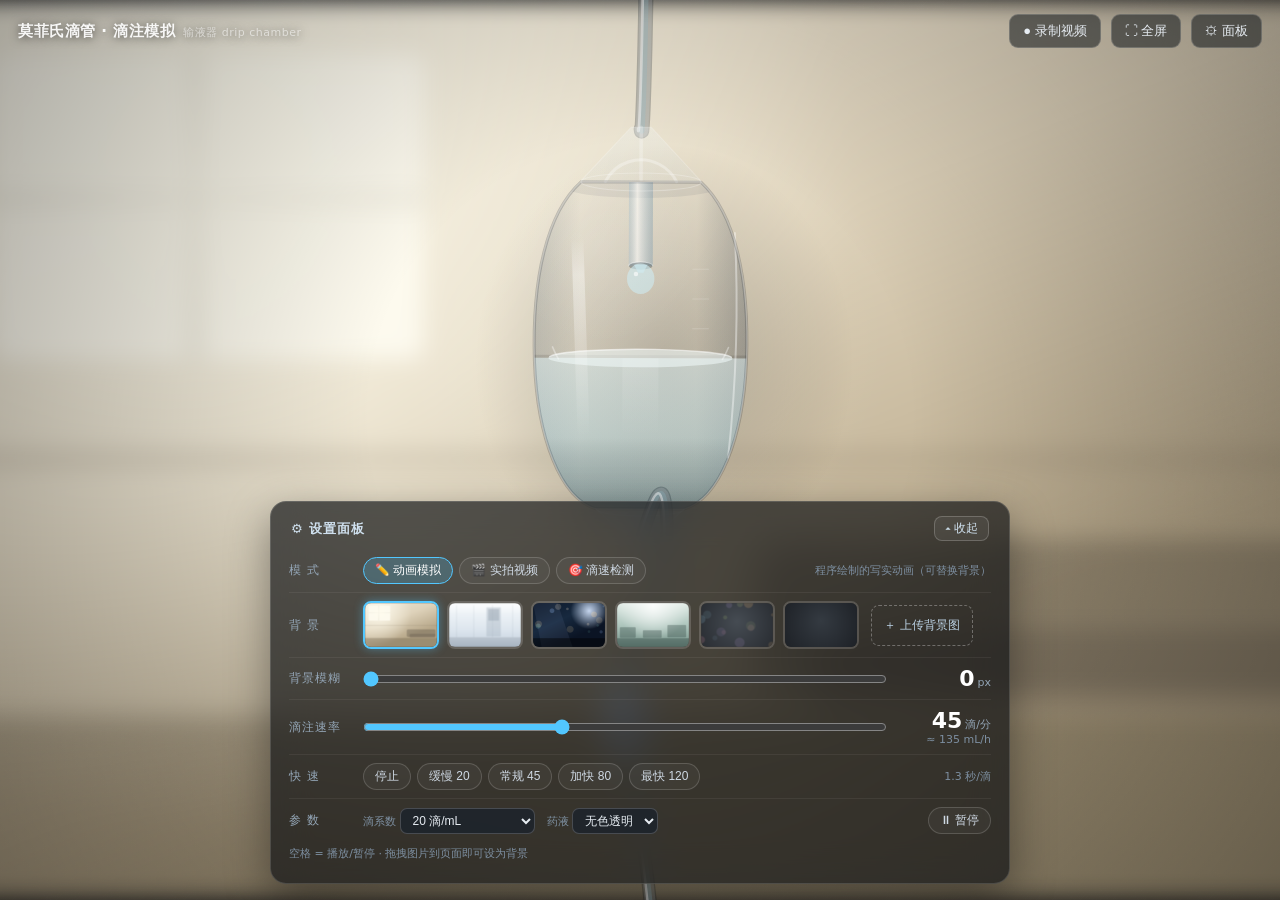
==== index.html @ 504c012a "站点移至根目录；新增移动端检测界面 - 检测模式手机端工具条 + 居中读数卡 + 三步指引 - ROI 横带按屏幕几何自动对位 - 修复: 读数卡不显示、横带错位、工具条折行  Co-Authored" ====
<!DOCTYPE html>
<html lang="zh-CN">
<head>
<meta charset="UTF-8">
<meta name="viewport" content="width=device-width, initial-scale=1.0, viewport-fit=cover">
<meta name="theme-color" content="#101215">
<meta name="mobile-web-app-capable" content="yes">
<meta name="apple-mobile-web-app-capable" content="yes">
<meta name="apple-mobile-web-app-status-bar-style" content="black-translucent">
<meta name="apple-mobile-web-app-title" content="滴速检测">
<link rel="manifest" href="manifest.webmanifest">
<link rel="apple-touch-icon" href="icon-180.png">
<link rel="icon" type="image/png" href="icon-192.png">
<title>莫菲氏滴管 · 输液滴注模拟</title>
<style>
  * { box-sizing: border-box; margin: 0; padding: 0; }
  html, body { height: 100%; overflow: hidden; background: #101215;
    font-family: system-ui, "Segoe UI", "Microsoft YaHei", "PingFang SC", sans-serif; }
  #scene { position: fixed; inset: 0; display: block; touch-action: none; }
  /* 滴速检测读数卡 */
  #detCard { position: fixed; top: 62px; left: 16px; z-index: 6; display: none;
    background: rgba(13,16,20,.72); backdrop-filter: blur(14px);
    border: 1px solid rgba(82,199,255,.35); border-radius: 14px; padding: 12px 18px;
    color: #e8f2fa; box-shadow: 0 10px 30px rgba(0,0,0,.4); pointer-events: none; }
  #detCard .dc-rate b { font-size: 40px; font-weight: 800; color: #6fd6ff; font-variant-numeric: tabular-nums; }
  #detCard .dc-rate small { font-size: 13px; color: #9fb8c8; margin-left: 4px; }
  #detCard .dc-sub { font-size: 12px; color: #9fb8c8; margin-top: 2px; }

  /* ---- 顶栏 ---- */
  #topbar { position: fixed; top: 14px; left: 18px; right: 18px; z-index: 6;
    display: flex; align-items: center; gap: 10px; pointer-events: none; }
  #topbar h1 { font-size: 15px; font-weight: 600; letter-spacing: .5px;
    color: rgba(255,255,255,.92); text-shadow: 0 1px 10px rgba(0,0,0,.55); }
  #topbar h1 small { font-weight: 400; font-size: 11px; color: rgba(255,255,255,.55); margin-left: 8px; }
  #topbar .spacer { flex: 1; }
  .btn { pointer-events: auto; cursor: pointer; border: 1px solid rgba(255,255,255,.18);
    background: rgba(18,22,27,.55); color: #e6ecf2; backdrop-filter: blur(10px);
    border-radius: 9px; padding: 7px 13px; font-size: 13px; transition: .18s; }
  .btn:hover { background: rgba(40,48,58,.7); border-color: rgba(255,255,255,.32); }
  #btnRec.recording { color: #ff6b6b; border-color: rgba(255,107,107,.55); animation: pulse 1.1s infinite; }
  @keyframes pulse { 50% { box-shadow: 0 0 0 5px rgba(255,80,80,.14); } }

  /* ---- 控制面板 ---- */
  #panel { position: fixed; left: 50%; bottom: 16px; transform: translateX(-50%);
    width: min(740px, 94vw); max-height: 62vh; overflow-y: auto;
    background: rgba(13,16,20,.68); backdrop-filter: blur(18px) saturate(1.25);
    border: 1px solid rgba(255,255,255,.14); border-radius: 16px;
    padding: 12px 18px 14px; color: #dfe6ee; z-index: 5;
    box-shadow: 0 14px 44px rgba(0,0,0,.4); transition: opacity .25s, transform .25s; }
  #panel.hidden { opacity: 0; transform: translateX(-50%) translateY(24px); pointer-events: none; }
  .row { display: flex; align-items: center; gap: 12px; padding: 8px 0; flex-wrap: wrap; }
  .row + .row { border-top: 1px solid rgba(255,255,255,.06); }
  .label { font-size: 12px; color: #93a5b6; min-width: 62px; letter-spacing: 1px; flex-shrink: 0; }
  .thumbs { display: flex; gap: 8px; flex-wrap: wrap; }
  .thumb { padding: 0; border-radius: 8px; overflow: hidden; cursor: pointer;
    border: 2px solid rgba(255,255,255,.16); background: none; transition: .15s; line-height: 0; }
  .thumb:hover { border-color: rgba(255,255,255,.45); }
  .thumb.active { border-color: #52c7ff; box-shadow: 0 0 10px rgba(82,199,255,.4); }
  .thumb canvas { width: 72px; height: 44px; display: block; }
  .upload-btn { cursor: pointer; font-size: 12px; color: #bcd3e6; padding: 11px 12px;
    border: 1px dashed rgba(255,255,255,.3); border-radius: 8px; transition: .15s; }
  .upload-btn:hover { border-color: #52c7ff; color: #fff; background: rgba(82,199,255,.08); }

  input[type=range] { flex: 1; min-width: 140px; accent-color: #52c7ff; cursor: pointer; }
  .readout { min-width: 92px; text-align: right; font-variant-numeric: tabular-nums; flex-shrink: 0; }
  .readout b { font-size: 22px; font-weight: 700; color: #fff; }
  .readout small { font-size: 11px; color: #93a5b6; margin-left: 3px; }
  .readout .sub2 { display: block; font-size: 11px; color: #7d8fa1; }
  .readout .sub2 b { font-size: 12px; color: #9fd8ff; font-weight: 600; }

  .chips { display: flex; gap: 6px; flex-wrap: wrap; }
  .chip { cursor: pointer; font-size: 12px; color: #cfd9e4; padding: 4px 11px;
    border-radius: 999px; border: 1px solid rgba(255,255,255,.16); background: rgba(255,255,255,.04); transition: .15s; }
  .chip:hover { background: rgba(82,199,255,.15); border-color: rgba(82,199,255,.5); color: #fff; }
  .chip.active { background: rgba(82,199,255,.22); border-color: #52c7ff; color: #fff; }
  #scene.pick { cursor: crosshair; }
  .swatch { width: 16px; height: 16px; border-radius: 4px; border: 1px solid rgba(255,255,255,.45);
    display: inline-block; background: #6b7683; flex-shrink: 0; }
  input[type=number] { background: rgba(30,36,44,.9); color: #e6ecf2; border: 1px solid rgba(255,255,255,.18);
    border-radius: 7px; padding: 4px 6px; font-size: 12px; }
  #banner { position: fixed; top: 56px; left: 50%; transform: translateX(-50%); z-index: 9;
    display: none; align-items: center; gap: 12px; max-width: min(700px, 92vw);
    background: rgba(22,27,34,.9); backdrop-filter: blur(12px);
    border: 1px solid rgba(255,187,92,.5); color: #ffe2b8; border-radius: 12px;
    padding: 9px 14px; font-size: 13px; box-shadow: 0 10px 30px rgba(0,0,0,.45); }
  #banner.on { display: flex; }
  #banner.info { border-color: rgba(82,199,255,.45); color: #cfe8ff; }
  #banner button { cursor: pointer; flex-shrink: 0; background: rgba(255,255,255,.08);
    border: 1px solid rgba(255,255,255,.25); color: inherit; border-radius: 8px; padding: 3px 10px; font-size: 12px; }
  .row.disabled { opacity: .35; pointer-events: none; }

  /* ---- 面板折叠头 ---- */
  #panelHead { display: flex; align-items: center; justify-content: space-between; padding: 2px 2px 8px; }
  #panelHead b { font-size: 13px; color: #cfe0ee; letter-spacing: 1px; }
  #panelToggle { cursor: pointer; background: rgba(255,255,255,.06); border: 1px solid rgba(255,255,255,.2);
    color: #cfe0ee; border-radius: 8px; padding: 3px 10px; font-size: 12px; }
  #panel.collapsed > :not(#panelHead) { display: none !important; }

  /* ---- 检测模式工具条（移动端主交互） ---- */
  #detBar { position: fixed; left: 50%; transform: translateX(-50%);
    bottom: max(12px, env(safe-area-inset-bottom)); z-index: 6;
    display: none; align-items: center; gap: 6px; white-space: nowrap;
    background: rgba(13,16,20,.78); backdrop-filter: blur(14px);
    border: 1px solid rgba(82,199,255,.35); border-radius: 14px;
    padding: 7px 10px; box-shadow: 0 10px 30px rgba(0,0,0,.4); max-width: 96vw; }
  #detBar .chip { padding: 5px 10px; font-size: 12px; }
  body.detect #detBar { display: flex; }
  body.detect #panel { display: none; }
  body.detect #panel.show { display: block; }
  body.detect #panel .anim-only { display: none; }

  /* ---- 首次使用指引 ---- */
  #hint { position: fixed; inset: 0; z-index: 15; display: none; align-items: center;
    justify-content: center; background: rgba(5,8,12,.74); backdrop-filter: blur(6px); }
  #hint.on { display: flex; }
  #hint .card { max-width: min(430px, 88vw); background: rgba(17,23,30,.97);
    border: 1px solid rgba(82,199,255,.4); border-radius: 16px; padding: 20px 22px;
    color: #dfe9f2; box-shadow: 0 16px 50px rgba(0,0,0,.5); }
  #hint b { font-size: 16px; }
  #hint p { margin: 10px 0 0; font-size: 13.5px; line-height: 1.6; color: #b9cbda; }
  #hint button { margin-top: 16px; width: 100%; padding: 10px; border-radius: 10px;
    border: none; background: #2ea8e6; color: #fff; font-size: 14px; cursor: pointer; }

  /* ---- 手机适配 ---- */
  @media (max-width: 640px) {
    #topbar { left: 10px; right: 10px; top: calc(8px + env(safe-area-inset-top)); }
    #topbar h1 { font-size: 13px; }
    #topbar h1 small { display: none; }
    #btnRec, #btnFs { display: none; }   /* 手机：录制/全屏收起，保标题一行 */
    .btn { padding: 6px 9px; font-size: 12px; }
    #detCard { left: 50%; transform: translateX(-50%); top: calc(50px + env(safe-area-inset-top));
      text-align: center; padding: 8px 20px; }
    #detCard .dc-rate b { font-size: 44px; }
    #panel { left: 0; right: 0; bottom: 0; transform: none; width: 100%; max-width: none;
      border-radius: 14px 14px 0 0; max-height: 66vh; padding-bottom: calc(10px + env(safe-area-inset-bottom)); }
    #panel.hidden { transform: translateY(110%); opacity: 0; }
    .row { padding: 6px 0; }
    .label { min-width: 48px; }
  }
  select { background: rgba(30,36,44,.9); color: #e6ecf2; border: 1px solid rgba(255,255,255,.18);
    border-radius: 7px; padding: 4px 8px; font-size: 12px; cursor: pointer; }
  .hint { font-size: 11px; color: #7d8fa1; }
  .grow { flex: 1; }

  /* ---- 拖放提示层 ---- */
  #dropzone { position: fixed; inset: 0; z-index: 20; display: none;
    align-items: center; justify-content: center; background: rgba(8,12,18,.6); }
  #dropzone.on { display: flex; }
  #dropzone div { border: 2px dashed #52c7ff; border-radius: 18px; padding: 34px 60px;
    font-size: 18px; color: #dff2ff; background: rgba(20,30,42,.75); }
</style>
</head>
<body>
<canvas id="scene"></canvas>

<div id="topbar">
  <h1>莫菲氏滴管 · 滴注模拟<small>输液器 drip chamber</small></h1>
  <div class="spacer"></div>
  <button class="btn" id="btnRec">● 录制视频</button>
  <button class="btn" id="btnFs" title="全屏">⛶ 全屏</button>
  <button class="btn" id="btnPanel" title="显示/隐藏控制面板">⚙ 面板</button>
</div>

<div id="detCard">
  <div class="dc-rate"><b id="dcRate">--</b><small>滴/分</small></div>
  <div class="dc-sub" id="dcSub">将检测框对准滴管</div>
</div>
<div id="detBar">
  <button class="chip" id="barSrc">🖥 测试源</button>
  <label class="hint" style="white-space:nowrap">灵敏 <input type="range" id="barSens" min="1" max="10" value="5" style="width:70px;vertical-align:middle"></label>
  <button class="chip" id="barReset">归零</button>
  <button class="chip" id="barMore">⚙ 更多</button>
</div>
<div id="hint"><div class="card">
  <b>🎯 滴速检测 · 三步上手</b>
  <p>① 点底部「🖥 测试源」切换为「📷 摄像头」，允许权限后对准滴管</p>
  <p>② 拖动蓝色横带（右下角圆点缩放）：放在<b>滴嘴与液面之间</b>的落液柱上，横带越窄越准，避开液面</p>
  <p>③ 液滴穿过横带时闪绿环，左上角实时显示滴/分</p>
  <button id="hintOk">知道了，开始</button>
</div></div>
<div id="panel">
  <div id="panelHead"><b>⚙ 设置面板</b><button id="panelToggle">▾ 展开</button></div>
  <div class="row">
    <div class="label">模 式</div>
    <div class="chips">
      <button class="chip active" id="modeAnim">✏️ 动画模拟</button>
      <button class="chip" id="modeVideo">🎬 实拍视频</button>
      <button class="chip" id="modeDetect">🎯 滴速检测</button>
    </div>
    <div class="grow"></div>
    <span class="hint" id="modeHint">程序绘制的写实动画（可替换背景）</span>
  </div>
  <div class="row" id="videoRow" style="display:none">
    <div class="label">视频源</div>
    <div class="chips">
      <button class="chip active" data-vid="videos/iv-drip-closeup-46366.mp4" data-native="45">滴壶特写 ①</button>
      <button class="chip" data-vid="videos/iv-fluid-dripping-38500.mp4" data-native="40">输液滴流 ②</button>
      <label class="upload-btn" style="padding:4px 11px">＋ 上传视频<input type="file" id="vidInput" accept="video/*" hidden></label>
    </div>
    <div class="grow"></div>
    <label class="hint">视频原始滴速 <input type="number" id="nativeRate" value="45" min="1" max="300" style="width:60px"> 滴/分</label>
    <span class="hint" id="speedTxt">×1.00</span>
  </div>
  <div class="row" id="keyRow" style="display:none">
    <div class="label">视频抠像</div>
    <label class="hint"><input type="checkbox" id="keyOn"> 启用（抠除视频背景，与下方背景合成）</label>
    <button class="chip" id="pickBtn">💡 吸取背景色</button>
    <span class="swatch" id="keySwatch" title="当前抠像颜色"></span>
    <label class="hint">阈值 <input type="range" id="keyThresh" min="10" max="180" value="70" style="width:90px"></label>
    <label class="hint">柔边 <input type="range" id="keySoft" min="0" max="90" value="35" style="width:90px"></label>
    <span class="hint" id="keyNote" style="display:none"></span>
  </div>
  <div class="row" id="detRow" style="display:none">
    <div class="label">检测源</div>
    <div class="chips">
      <button class="chip active" id="detTest">🖥 测试源（当前画面）</button>
      <button class="chip" id="detCam">📷 摄像头</button>
    </div>
    <div class="grow"></div>
    <label class="hint">灵敏度 <input type="range" id="detSens" min="1" max="10" value="5" style="width:110px"></label>
    <button class="chip" id="detReset">归零计数</button>
  </div>
  <div class="row" id="detRow2" style="display:none">
    <div class="label">操作说明</div>
    <span class="hint">把蓝色虚线框拉成一条「窄横带」，放在滴嘴与液面之间——液滴每次穿过带子产生一个脉冲，即为可靠的一滴（框越窄越准，避开液面防溅射干扰）。
      测试源模式下动画滴速精确已知，可用于验证检测精度；摄像头模式在手机 App / HTTPS 环境下可用。</span>
  </div>
  <div class="row anim-only" id="bgRow">
    <div class="label">背 景</div>
    <div class="thumbs" id="thumbs"></div>
    <label class="upload-btn">＋ 上传背景图<input type="file" id="fileInput" accept="image/*" hidden></label>
    <span class="hint" id="bgHint"></span>
  </div>
  <div class="row anim-only">
    <div class="label">背景模糊</div>
    <input type="range" id="blurRange" min="0" max="24" step="1" value="0">
    <div class="readout"><b id="blurVal">0</b><small>px</small></div>
  </div>
  <div class="row anim-only">
    <div class="label">滴注速率</div>
    <input type="range" id="rateRange" min="0" max="120" step="1" value="45">
    <div class="readout"><b id="rateVal">45</b><small>滴/分</small>
      <span class="sub2" id="mlh">≈ 135 mL/h</span></div>
  </div>
  <div class="row anim-only">
    <div class="label">快 速</div>
    <div class="chips">
      <button class="chip" data-rate="0">停止</button>
      <button class="chip" data-rate="20">缓慢 20</button>
      <button class="chip" data-rate="45">常规 45</button>
      <button class="chip" data-rate="80">加快 80</button>
      <button class="chip" data-rate="120">最快 120</button>
    </div>
    <div class="grow"></div>
    <span class="hint" id="intervalTxt">1.3 秒/滴</span>
  </div>
  <div class="row anim-only">
    <div class="label">参 数</div>
    <label class="hint">滴系数
      <select id="factorSel">
        <option value="10">10 滴/mL</option>
        <option value="15">15 滴/mL</option>
        <option value="20" selected>20 滴/mL</option>
        <option value="60">60 滴/mL（微滴）</option>
      </select>
    </label>
    <label class="hint">药液
      <select id="tintSel">
        <option value="clear" selected>无色透明</option>
        <option value="yellow">微黄</option>
        <option value="amber">琥珀色</option>
        <option value="pink">粉红</option>
      </select>
    </label>
    <div class="grow"></div>
    <button class="chip" id="btnPlay">⏸ 暂停</button>
    <span class="hint">空格 = 播放/暂停 · 拖拽图片到页面即可设为背景</span>
  </div>
</div>

<div id="dropzone"><div>松开鼠标：图片 → 设为背景 · 视频 → 设为视频源</div></div>
<div id="banner"><span id="bannerTxt"></span><button id="bannerClose">知道了</button></div>

<script>
'use strict';
/* ================= 基础 ================= */
const cv  = document.getElementById('scene');
const ctx = cv.getContext('2d');
let W = 0, H = 0, DPR = 1;
const clamp = (v, a, b) => v < a ? a : (v > b ? b : v);
const lerp  = (a, b, t) => a + (b - a) * t;
const easeOut = t => 1 - Math.pow(1 - t, 3);
const rand = (a = 1, b) => b === undefined ? Math.random() * a : a + Math.random() * (b - a);

function rr(c, x, y, w, h, r) {            // 圆角矩形路径
  r = Math.min(r, w / 2, h / 2);
  c.beginPath();
  c.moveTo(x + r, y);
  c.arcTo(x + w, y, x + w, y + h, r);
  c.arcTo(x + w, y + h, x, y + h, r);
  c.arcTo(x, y + h, x, y, r);
  c.arcTo(x, y, x + w, y, r);
  c.closePath();
}

/* ================= 状态 ================= */
const state = {
  rate: 45, playing: true, factor: 20, tint: 'clear',
  blur: 0, bg: 'ward', simTime: 0, nextDropAt: 0.8,
  mode: 'anim', baseMode: 'anim', nativeRate: 45, keying: false,
  keyColor: [46, 64, 58], keyThresh: 70, keySoft: 0.35,
  detSource: 'test', sens: 5,
};

const TINTS = {
  clear:  { hi: '#f2fbfc', top: 'rgba(216,236,240,0.50)', bot: 'rgba(150,192,204,0.55)', drop: 'rgba(206,236,242,0.60)' },
  yellow: { hi: '#faf4d6', top: 'rgba(241,229,172,0.55)', bot: 'rgba(203,172,92,0.62)',  drop: 'rgba(236,215,138,0.62)' },
  amber:  { hi: '#f6dca0', top: 'rgba(221,161,70,0.60)', bot: 'rgba(168,104,30,0.66)', drop: 'rgba(226,160,70,0.62)' },
  pink:   { hi: '#f8dde4', top: 'rgba(236,176,192,0.55)', bot: 'rgba(193,110,136,0.62)', drop: 'rgba(236,180,196,0.62)' },
};

/* ================= 预设背景（程序化绘制，离线可用） ================= */
const presets = {};   // key -> {name, canvas}
const PRESET_DEFS = [
  ['ward',   '病房',     pWard,   10],
  ['clinic', '门诊走廊', pClinic, 12],
  ['night',  '夜间病房', pNight,   6],
  ['or',     '手术室',   pOR,      8],
  ['bokeh',  '虚化影棚', pBokeh,  10],
  ['solid',  '纯深色',   pSolid,   0],
];

function bake(w, h, paintFn, blurPx) {
  const t = document.createElement('canvas'); t.width = w; t.height = h;
  paintFn(t.getContext('2d'), w, h);
  if (blurPx > 0) {
    const o = document.createElement('canvas'); o.width = w; o.height = h;
    const oc = o.getContext('2d');
    oc.filter = `blur(${blurPx}px)`;
    oc.drawImage(t, 0, 0);
    return o;
  }
  return t;
}
function pWard(g, w, h) {
  let gr = g.createLinearGradient(0, 0, w * 0.25, h);
  gr.addColorStop(0, '#efe9db'); gr.addColorStop(0.55, '#ded2ba'); gr.addColorStop(1, '#b7a789');
  g.fillStyle = gr; g.fillRect(0, 0, w, h);
  g.fillStyle = 'rgba(252,250,242,0.92)'; rr(g, w * 0.05, h * 0.06, w * 0.30, h * 0.34, w * 0.01); g.fill();
  g.fillStyle = 'rgba(150,140,120,0.35)';
  g.fillRect(w * 0.185, h * 0.06, w * 0.012, h * 0.34);
  g.fillRect(w * 0.05, h * 0.215, w * 0.30, h * 0.012);
  let wg = g.createRadialGradient(w * 0.2, h * 0.2, 10, w * 0.2, h * 0.2, w * 0.45);
  wg.addColorStop(0, 'rgba(255,252,238,0.85)'); wg.addColorStop(1, 'rgba(255,252,238,0)');
  g.fillStyle = wg; g.fillRect(0, 0, w, h);
  g.fillStyle = 'rgba(96,84,64,0.32)'; g.fillRect(0, h * 0.80, w, h * 0.2);
  g.fillStyle = 'rgba(70,60,45,0.18)'; g.fillRect(0, h * 0.79, w, h * 0.006);
  g.fillStyle = 'rgba(72,64,54,0.30)'; rr(g, w * 0.58, h * 0.60, w * 0.40, h * 0.17, w * 0.02); g.fill();
  g.fillStyle = 'rgba(72,64,54,0.22)'; rr(g, w * 0.62, h * 0.70, w * 0.36, h * 0.09, w * 0.015); g.fill();
  g.fillStyle = 'rgba(120,108,88,0.16)'; g.fillRect(0, h * 0.50, w, h * 0.02);
}
function pClinic(g, w, h) {
  let gr = g.createLinearGradient(0, 0, 0, h);
  gr.addColorStop(0, '#f7fafc'); gr.addColorStop(0.6, '#dde6ee'); gr.addColorStop(1, '#c3cfdc');
  g.fillStyle = gr; g.fillRect(0, 0, w, h);
  let lt = g.createLinearGradient(0, 0, 0, h * 0.25);
  lt.addColorStop(0, 'rgba(255,255,255,0.6)'); lt.addColorStop(1, 'rgba(255,255,255,0)');
  g.fillStyle = lt; g.fillRect(0, 0, w, h * 0.25);
  for (const x of [0.10, 0.34, 0.60, 0.88]) {
    g.fillStyle = 'rgba(90,105,120,0.13)';
    g.fillRect(x * w, h * 0.05, w * 0.009, h * 0.73);
  }
  g.fillStyle = 'rgba(160,175,188,0.38)'; rr(g, w * 0.52, h * 0.10, w * 0.20, h * 0.66, w * 0.008); g.fill();
  g.fillStyle = 'rgba(110,125,140,0.25)'; rr(g, w * 0.545, h * 0.14, w * 0.15, h * 0.26, w * 0.005); g.fill();
  g.fillStyle = 'rgba(70,85,100,0.22)'; g.fillRect(0, h * 0.78, w, h * 0.22);
  let rf = g.createLinearGradient(0, h * 0.78, 0, h);
  rf.addColorStop(0, 'rgba(255,255,255,0.10)'); rf.addColorStop(1, 'rgba(255,255,255,0)');
  g.fillStyle = rf; g.fillRect(0, h * 0.78, w, h * 0.22);
}
function pNight(g, w, h) {
  let gr = g.createLinearGradient(0, 0, w * 0.3, h);
  gr.addColorStop(0, '#0c1728'); gr.addColorStop(0.55, '#17293f'); gr.addColorStop(1, '#0b1424');
  g.fillStyle = gr; g.fillRect(0, 0, w, h);
  let mg = g.createRadialGradient(w * 0.78, h * 0.18, 5, w * 0.78, h * 0.18, w * 0.26);
  mg.addColorStop(0, 'rgba(214,230,255,0.9)'); mg.addColorStop(1, 'rgba(214,230,255,0)');
  g.fillStyle = mg; g.fillRect(0, 0, w, h);
  for (let i = 0; i < 60; i++) {
    g.fillStyle = `rgba(255,255,255,${rand(0.08, 0.5)})`;
    g.fillRect(rand(w), rand(h * 0.6), rand(1, 2.4), rand(1, 2.4));
  }
  const cols = ['#ffd9a0', '#9cc4ff', '#ffe9c9', '#7fd4c9'];
  for (let i = 0; i < 13; i++) {
    g.fillStyle = cols[i % 4]; g.globalAlpha = rand(0.10, 0.28);
    g.beginPath(); g.arc(rand(w), rand(h * 0.7), rand(w * 0.012, w * 0.05), 0, 7); g.fill();
  }
  g.globalAlpha = 1;
  g.fillStyle = 'rgba(190,210,255,0.07)';
  g.beginPath(); g.moveTo(0, 0); g.lineTo(w * 0.34, 0); g.lineTo(w * 0.55, h); g.lineTo(w * 0.12, h); g.closePath(); g.fill();
  g.fillStyle = 'rgba(0,0,0,0.45)'; g.fillRect(0, h * 0.80, w, h * 0.2);
}
function pOR(g, w, h) {
  let gr = g.createLinearGradient(0, 0, 0, h);
  gr.addColorStop(0, '#e3ede8'); gr.addColorStop(0.55, '#a9c2b9'); gr.addColorStop(1, '#749087');
  g.fillStyle = gr; g.fillRect(0, 0, w, h);
  let lg = g.createRadialGradient(w * 0.5, h * 0.05, 10, w * 0.5, h * 0.05, w * 0.5);
  lg.addColorStop(0, 'rgba(255,255,255,0.85)'); lg.addColorStop(1, 'rgba(255,255,255,0)');
  g.fillStyle = lg; g.fillRect(0, 0, w, h);
  g.fillStyle = 'rgba(30,52,46,0.30)';
  rr(g, w * 0.04, h * 0.55, w * 0.22, h * 0.24, w * 0.012); g.fill();
  rr(g, w * 0.70, h * 0.50, w * 0.26, h * 0.28, w * 0.012); g.fill();
  rr(g, w * 0.36, h * 0.62, w * 0.26, h * 0.17, w * 0.01); g.fill();
  g.fillStyle = 'rgba(18,36,32,0.32)'; g.fillRect(0, h * 0.80, w, h * 0.2);
}
function pBokeh(g, w, h) {
  let gr = g.createRadialGradient(w * 0.5, h * 0.42, 20, w * 0.5, h * 0.5, w * 0.75);
  gr.addColorStop(0, '#454b52'); gr.addColorStop(1, '#212429');
  g.fillStyle = gr; g.fillRect(0, 0, w, h);
  const cols = ['#c9a06a', '#7fa8b8', '#b87f8a', '#8a9a6a', '#a08cc0'];
  for (let i = 0; i < 15; i++) {
    g.fillStyle = cols[i % 5]; g.globalAlpha = rand(0.10, 0.24);
    g.beginPath(); g.arc(rand(w), rand(h), rand(w * 0.02, w * 0.07), 0, 7); g.fill();
  }
  g.globalAlpha = 1;
}
function pSolid(g, w, h) {
  let gr = g.createRadialGradient(w * 0.5, h * 0.4, 20, w * 0.5, h * 0.5, w * 0.7);
  gr.addColorStop(0, '#343a41'); gr.addColorStop(1, '#1a1d22');
  g.fillStyle = gr; g.fillRect(0, 0, w, h);
}

function buildPresets() {
  for (const [key, name, fn, blur] of PRESET_DEFS)
    presets[key] = { name, canvas: bake(1280, 800, fn, blur) };
}

/* ================= 背景合成 ================= */
const bgCanvas = document.createElement('canvas');
let customImage = null, customUrl = null;

function renderBg() {
  bgCanvas.width = W * DPR; bgCanvas.height = H * DPR;
  const b = bgCanvas.getContext('2d');
  b.setTransform(DPR, 0, 0, DPR, 0, 0);
  b.clearRect(0, 0, W, H);
  const src = (state.bg === 'custom' && customImage) ? customImage : (presets[state.bg] || presets.ward).canvas;
  let s = Math.max(W / src.width, H / src.height) * (1 + state.blur / 260);
  const dw = src.width * s, dh = src.height * s;
  b.save();
  if (state.blur > 0) b.filter = `blur(${state.blur}px)`;
  b.drawImage(src, (W - dw) / 2, (H - dh) / 2, dw, dh);
  b.restore();
}

/* ================= 实拍视频模式 ================= */
const VID_DEFAULT = 'videos/iv-drip-closeup-46366.mp4';
const vid = document.createElement('video');
vid.muted = true; vid.loop = true; vid.playsInline = true; vid.preload = 'auto';
vid.setAttribute('playsinline', '');
vid.style.cssText = 'position:fixed;left:-9999px;top:0;width:320px;height:180px;opacity:0;pointer-events:none;';
document.body.appendChild(vid);
vid.addEventListener('loadeddata', applyVideoRate);

const work = document.createElement('canvas');                       // 抠像处理画布
const wctx = work.getContext('2d', { willReadFrequently: true });
const keyedCanvas = document.createElement('canvas');                // 抠像结果
const kctx = keyedCanvas.getContext('2d');
let vidUrl = null, keyingUnavailable = false, keyHasFrame = false;

function setVideoSrc(src) {
  keyHasFrame = false;
  vid.src = src;
  vid.load();
  vid.play().catch(() => {});
}
// 速率 → 播放倍速：目标滴速 / 视频原始滴速
function applyVideoRate() {
  if (state.mode !== 'video' && !(state.mode === 'detect' && state.baseMode === 'video')) return;
  const sp = $('speedTxt');
  if (state.rate <= 0) { vid.pause(); if (sp) sp.textContent = '已停止'; return; }
  const pr = clamp(state.rate / state.nativeRate, 0.07, 8);
  vid.playbackRate = pr;
  if (sp) sp.textContent = '×' + pr.toFixed(2);
  vid.play().catch(() => {});
}
function markKeyUnavailable() {
  if (keyingUnavailable) return;
  keyingUnavailable = true;
  const note = $('keyNote');
  if (note) {
    note.style.display = '';
    note.textContent = '⚠ 浏览器禁止读取本地视频像素（file:// 直开限制）。请双击「启动本地服务器.bat」，用 http://localhost:8000 打开后即可抠像与录制。';
  }
  refreshBgAvail();
  showBanner('⚠ 当前以 file:// 直接打开，浏览器禁止读取视频像素，抠像未生效，因此更换背景看不到效果。请双击「启动本地服务器.bat」后从 http://localhost:8000 访问。');
}
function ensureWork() {
  const cap = 1024, s = Math.min(1, cap / vid.videoWidth);
  const kw = Math.max(2, Math.round(vid.videoWidth * s)), kh = Math.max(2, Math.round(vid.videoHeight * s));
  if (work.width !== kw || work.height !== kh) {
    work.width = kw; work.height = kh;
    keyedCanvas.width = kw; keyedCanvas.height = kh;
  }
  wctx.drawImage(vid, 0, 0, kw, kh);
  return s;
}
function processKey() {          // 颜色距离抠像（每帧）
  if (!state.keying || keyingUnavailable || vid.readyState < 2 || !vid.videoWidth) return;
  ensureWork();
  let img;
  try { img = wctx.getImageData(0, 0, work.width, work.height); }
  catch (e) { markKeyUnavailable(); return; }
  const d = img.data;
  const [kr, kg, kb] = state.keyColor;
  const hi = state.keyThresh, lo = hi * (1 - state.keySoft);
  for (let i = 0; i < d.length; i += 4) {
    const dr = d[i] - kr, dg = d[i + 1] - kg, db = d[i + 2] - kb;
    const dist = Math.abs(dr) + Math.abs(dg) + Math.abs(db);
    d[i + 3] = dist <= lo ? 0 : (dist >= hi ? 255 : ((dist - lo) / (hi - lo)) * 255);
  }
  kctx.putImageData(img, 0, 0);
  keyHasFrame = true;
}
function coverDraw(src2, zoom) {
  const sw = src2.videoWidth || src2.width, sh = src2.videoHeight || src2.height;
  if (!sw || !sh) return;
  const s = Math.max(W / sw, H / sh) * zoom;
  ctx.drawImage(src2, (W - sw * s) / 2, (H - sh * s) / 2, sw * s, sh * s);
}
function drawVideoFrame() {
  if (vid.readyState < 2 || !vid.videoWidth) { ctx.drawImage(bgCanvas, 0, 0, W, H); return; }
  if (state.keying && !keyingUnavailable && keyHasFrame) {
    ctx.save();
    if (state.blur > 0) ctx.filter = `blur(${state.blur}px)`;
    coverDraw(keyedCanvas, 1 + state.blur / 260);
    ctx.restore();
  } else if (state.keying && !keyingUnavailable) {
    ctx.drawImage(bgCanvas, 0, 0, W, H);
    coverDraw(vid, 1);
  } else {
    ctx.save();
    if (state.blur > 0) ctx.filter = `blur(${state.blur}px)`;
    coverDraw(vid, 1 + state.blur / 260);
    ctx.restore();
  }
}
function setMode(m) {
  state.mode = m;
  if (m === 'anim' || m === 'video') state.baseMode = m;
  document.body.classList.toggle('detect', m === 'detect');
  if (m === 'detect') {
    if (!det.roiTouched) resetDefaultRoi();          // 未手动调过框时自动对位
    try { if (!localStorage.getItem('ivsetHint')) $('hint').classList.add('on'); }
    catch (e) { $('hint').classList.add('on'); }
  }
  $('modeAnim').classList.toggle('active', m === 'anim');
  $('modeVideo').classList.toggle('active', m === 'video');
  $('modeDetect').classList.toggle('active', m === 'detect');
  $('videoRow').style.display = m === 'video' ? 'flex' : 'none';
  $('keyRow').style.display = m === 'video' ? 'flex' : 'none';
  $('detRow').style.display = m === 'detect' ? 'flex' : 'none';
  $('detRow2').style.display = m === 'detect' ? 'flex' : 'none';
  $('detCard').style.display = m === 'detect' ? 'block' : 'none';
  $('modeHint').textContent = {
    anim: '程序绘制的写实动画（可替换背景）',
    video: '实拍素材 · Mixkit 免费授权 · 速率通过播放速度调节',
    detect: '图像检测滴速 · 拖动蓝色虚线框对准滴管',
  }[m];
  if (m === 'video') { if (!vid.src) setVideoSrc(VID_DEFAULT); applyVideoRate(); }
  else if (m === 'anim') vid.pause();
  if (m === 'detect' && state.baseMode === 'video') applyVideoRate();
  if (m !== 'detect' && camStream) stopCamera();
  refreshBgAvail();
  syncDetBar();
}

/* ================= 布局（输液器几何） ================= */
const L = {};
function layout() {
  const S = Math.min(W, H);
  L.S = S; L.cx = W * 0.5;
  L.chW = clamp(S * 0.26, 120, 200);        // 滴壶宽度
  L.chH = clamp(S * 0.42, 200, 330);        // 滴壶高度
  L.chTop = H * 0.20;
  L.chBot = L.chTop + L.chH;
  L.surfaceY = L.chBot - L.chH * 0.46;      // 液面
  L.stubW = L.chW * 0.12;                   // 壶内滴嘴宽
  L.stubBot = L.chTop + L.chH * 0.26;       // 滴嘴口
  L.dropR = L.stubW * 0.62;                 // 液滴半径
  L.neckLen = L.chH * 0.10;
  L.tw  = Math.max(7, S * 0.014);           // 上管宽
  L.tw2 = Math.max(6, S * 0.012);           // 下管宽
  L.tubeY0 = L.chBot + L.neckLen;
  // 在管路上找滚轮夹位置（y≈0.80H）
  L.clampT = 0.7;
  let best = 1e9;
  for (let t = 0.3; t <= 1; t += 0.005) {
    const p = tubePoint(t);
    if (Math.abs(p.y - H * 0.80) < best) { best = Math.abs(p.y - H * 0.80); L.clampT = t; }
  }
}

/* 下管路径：三段贝塞尔 */
function tubeSegs(xoff = 0) {
  const dx = L.S * 0.03, y0 = L.tubeY0;
  return [
    [[L.cx + xoff, y0], [L.cx + dx * 0.15 + xoff, y0 + (H * 0.58 - y0) * 0.4], [L.cx + dx * 0.9 + xoff, H * 0.50], [L.cx + dx + xoff, H * 0.58]],
    [[L.cx + dx + xoff, H * 0.58], [L.cx + dx * 1.15 + xoff, H * 0.68], [L.cx - dx * 0.85 + xoff, H * 0.70], [L.cx - dx * 0.55 + xoff, H * 0.79]],
    [[L.cx - dx * 0.55 + xoff, H * 0.79], [L.cx - dx * 0.35 + xoff, H * 0.87], [L.cx + dx * 0.25 + xoff, H * 0.92], [L.cx + dx * 0.55 + xoff, H + 40]],
  ];
}
function tubePoint(t) {
  t = clamp(t, 0, 0.999);
  const segs = tubeSegs(0);
  const i = Math.min(2, Math.floor(t * 3)), u = t * 3 - i;
  const [p0, p1, p2, p3] = segs[i], a = 1 - u;
  const bez = (A, B, C, D) => a * a * a * A + 3 * a * a * u * B + 3 * a * u * u * C + u * u * u * D;
  const x = bez(p0[0], p1[0], p2[0], p3[0]), y = bez(p0[1], p1[1], p2[1], p3[1]);
  const dxv = bez(p1[0] - p0[0], p2[0] - p1[0], p3[0] - p2[0], p3[0] - p2[0]);
  const dyv = bez(p1[1] - p0[1], p2[1] - p1[1], p3[1] - p2[1], p3[1] - p2[1]);
  return { x, y, ang: Math.atan2(dyv, dxv) };
}
function strokeTubePath(xoff) {
  ctx.beginPath();
  const s = tubeSegs(xoff);
  ctx.moveTo(s[0][0][0], s[0][0][1]);
  for (const seg of s) ctx.bezierCurveTo(seg[1][0], seg[1][1], seg[2][0], seg[2][1], seg[3][0], seg[3][1]);
}

/* ================= 滴壶轮廓 ================= */
function chamberPath(c) {
  const { cx, chW, chH, chTop: t, chBot: b } = L;
  c.beginPath();
  c.moveTo(cx - chW * 0.30, t + 2);
  c.bezierCurveTo(cx - chW * 0.47, t + chH * 0.10, cx - chW * 0.545, t + chH * 0.30, cx - chW * 0.53, t + chH * 0.55);
  c.bezierCurveTo(cx - chW * 0.515, t + chH * 0.78, cx - chW * 0.40, t + chH * 0.965, cx - chW * 0.22, b - 1);
  c.lineTo(cx + chW * 0.22, b - 1);
  c.bezierCurveTo(cx + chW * 0.40, t + chH * 0.965, cx + chW * 0.515, t + chH * 0.78, cx + chW * 0.53, t + chH * 0.55);
  c.bezierCurveTo(cx + chW * 0.545, t + chH * 0.30, cx + chW * 0.47, t + chH * 0.10, cx + chW * 0.30, t + 2);
  c.closePath();
}

/* ================= 粒子 / 模拟对象 ================= */
const drops = [], ripples = [], splashes = [], bubbles = [], flashes = [], pulses = [];
let bob = 0, bobV = 0;

function spawnDrop() {
  const interval = 60 / state.rate;
  drops.push({ phase: 'form', t: 0, formDur: clamp(interval * 0.5, 0.30, 0.95), y: 0, v: 0 });
}
function impact(d) {
  const sy = L.surfaceY + bob;
  ripples.push({ t: 0, r0: L.dropR }, { t: -0.14, r0: L.dropR });
  const n = 3 + (Math.random() * 3 | 0);
  for (let i = 0; i < n; i++)
    splashes.push({ x: L.cx + rand(-3, 3), y: sy - 2, vx: rand(-1, 1) * L.S * 0.16,
      vy: -rand(0.30, 0.75) * L.S * 0.55, r: rand(1, 2.6), t: 0, dur: rand(0.3, 0.55) });
  const bn = 1 + (Math.random() * 2 | 0);
  for (let i = 0; i < bn; i++)
    bubbles.push({ x: L.cx + rand(-6, 6), y: sy + rand(4, 16), r: rand(1, 2.2), wob: rand(6.28), sp: rand(10, 20) });
  flashes.push({ t: 0 });
  bobV += clamp(d.v / (L.S * 2.4), 0, 1.2) * L.chH * 0.16;
  pulses.push({ t: 0 });
}

function simulate(dt) {
  const T = state.simTime;
  // 调度新液滴
  if (state.rate > 0) {
    const interval = 60 / state.rate;
    if (T >= state.nextDropAt) {
      spawnDrop();
      state.nextDropAt = Math.max(state.nextDropAt + interval, T + interval * 0.5);
    }
  }
  // 壶壁偶发小气泡
  if (Math.random() < dt * 0.22 && bubbles.length < 4) {
    const left = Math.random() < 0.5;
    bubbles.push({
      x: L.cx + (left ? -1 : 1) * (L.chW * rand(0.36, 0.46)),
      y: L.chBot - rand(6, 22), r: rand(1.2, 2.4), wob: rand(6.28), sp: rand(4, 9),
    });
  }
  const G = L.S * 2.6, sy = L.surfaceY + bob;
  // 液滴状态机
  for (let i = drops.length - 1; i >= 0; i--) {
    const d = drops[i];
    if (d.phase === 'form') { d.t += dt / d.formDur; if (d.t >= 1) { d.phase = 'neck'; d.t = 0; } }
    else if (d.phase === 'neck') { d.t += dt / 0.14; if (d.t >= 1) { d.phase = 'fall'; d.y = L.stubBot + L.dropR * 1.15; d.v = L.S * 0.15; } }
    else { d.v += G * dt; d.y += d.v * dt; if (d.y + L.dropR * 0.3 >= sy) { impact(d); drops.splice(i, 1); } }
  }
  for (let i = ripples.length - 1; i >= 0; i--) { ripples[i].t += dt / 0.85; if (ripples[i].t > 1) ripples.splice(i, 1); }
  for (let i = splashes.length - 1; i >= 0; i--) {
    const s = splashes[i]; s.t += dt;
    s.vy += G * dt; s.x += s.vx * dt; s.y += s.vy * dt;
    if (s.t >= s.dur || s.y > sy + 3) splashes.splice(i, 1);
  }
  for (let i = bubbles.length - 1; i >= 0; i--) {
    const b = bubbles[i];
    b.y -= b.sp * dt; b.x += Math.sin(T * 2 + b.wob) * 8 * dt;
    if (b.y <= sy + 2) bubbles.splice(i, 1);
  }
  for (let i = flashes.length - 1; i >= 0; i--) { flashes[i].t += dt / 0.32; if (flashes[i].t > 1) flashes.splice(i, 1); }
  for (let i = pulses.length - 1; i >= 0; i--) { pulses[i].t += dt / 0.75; if (pulses[i].t > 1) pulses.splice(i, 1); }
  // 液面阻尼弹簧
  bobV += (-bob * 40 - bobV * 6) * dt;
  bob += bobV * dt;
}

/* ================= 绘制 ================= */
function drawSet() {
  const t = TINTS[state.tint];
  ctx.save();
  // 轻微悬挂摆动（手持镜头感）
  const sway = Math.sin(state.simTime * 0.45) * 0.004 + Math.sin(state.simTime * 0.9 + 1.3) * 0.0016;
  ctx.translate(L.cx + Math.sin(state.simTime * 0.3) * L.S * 0.004, 0);
  ctx.rotate(sway);
  ctx.translate(-L.cx, 0);

  drawShadowBloom();
  drawUpperTube();
  drawFunnel();
  drawChamberInterior(t);
  drawGlass();
  drawLowerSet(t);

  ctx.restore();
}

function drawShadowBloom() {
  // 投影
  ctx.save();
  ctx.translate(L.cx + L.chW * 0.12, L.chTop + L.chH * 0.55);
  ctx.scale(1, (L.chH * 0.66) / (L.chW * 0.95));
  let g = ctx.createRadialGradient(0, 0, 0, 0, 0, L.chW * 0.95);
  g.addColorStop(0, 'rgba(0,0,0,0.22)'); g.addColorStop(1, 'rgba(0,0,0,0)');
  ctx.fillStyle = g; ctx.beginPath(); ctx.arc(0, 0, L.chW * 0.95, 0, 7); ctx.fill();
  ctx.restore();
  // 背光光晕
  let b = ctx.createRadialGradient(L.cx, L.chTop + L.chH * 0.45, 0, L.cx, L.chTop + L.chH * 0.45, L.chW * 1.35);
  b.addColorStop(0, 'rgba(255,255,255,0.07)'); b.addColorStop(1, 'rgba(255,255,255,0)');
  ctx.fillStyle = b; ctx.beginPath(); ctx.arc(L.cx, L.chTop + L.chH * 0.45, L.chW * 1.35, 0, 7); ctx.fill();
}

function strokePipe(pathFn, w) {   // 透明输液管通用画法：暗边→管壁→药液→高光
  ctx.lineCap = 'round';
  pathFn(0);
  ctx.strokeStyle = 'rgba(10,20,35,0.25)'; ctx.lineWidth = w + 2.5; ctx.stroke();
  ctx.strokeStyle = 'rgba(235,242,246,0.16)'; ctx.lineWidth = w; ctx.stroke();
  ctx.strokeStyle = TINTS[state.tint].bot; ctx.lineWidth = w * 0.42; ctx.globalAlpha = 0.55; ctx.stroke();
  ctx.globalAlpha = 1;
  pathFn(-w * 0.25);
  ctx.strokeStyle = 'rgba(255,255,255,0.5)'; ctx.lineWidth = w * 0.22; ctx.stroke();
}

function drawUpperTube() {
  const { cx, tw, chTop, chH } = L;
  const path = xoff => {
    ctx.beginPath();
    ctx.moveTo(cx + tw * 0.35 + xoff, -20);
    ctx.bezierCurveTo(cx + tw * 0.30 + xoff, H * 0.06, cx + tw * 0.10 + xoff, chTop - chH * 0.10, cx + xoff, chTop - chH * 0.155);
  };
  strokePipe(path, tw);
}

function drawFunnel() {
  const { cx, chW, chH, chTop, tw } = L;
  const yT = chTop - chH * 0.16;
  ctx.beginPath();
  ctx.moveTo(cx - tw * 0.8, yT);
  ctx.lineTo(cx + tw * 0.8, yT);
  ctx.lineTo(cx + chW * 0.30, chTop + 1);
  ctx.lineTo(cx - chW * 0.30, chTop + 1);
  ctx.closePath();
  let g = ctx.createLinearGradient(0, yT, 0, chTop);
  g.addColorStop(0, 'rgba(245,250,252,0.28)'); g.addColorStop(1, 'rgba(200,218,228,0.10)');
  ctx.fillStyle = g; ctx.fill();
  ctx.strokeStyle = 'rgba(255,255,255,0.22)'; ctx.lineWidth = 1; ctx.stroke();
  ctx.strokeStyle = 'rgba(255,255,255,0.25)'; ctx.lineWidth = tw * 0.28;
  ctx.beginPath(); ctx.moveTo(cx, yT); ctx.lineTo(cx, chTop); ctx.stroke();
}

function drawChamberInterior(t) {
  const { cx, chW, chH, chTop, chBot, stubW, stubBot } = L;
  const sy = L.surfaceY + bob;
  ctx.save();
  chamberPath(ctx); ctx.clip();

  // 塑料本体微 tint
  let g = ctx.createLinearGradient(0, chTop, 0, chBot);
  g.addColorStop(0, 'rgba(255,255,255,0.05)'); g.addColorStop(1, 'rgba(180,200,215,0.03)');
  ctx.fillStyle = g; ctx.fillRect(cx - chW, chTop, chW * 2, chH);
  // 内壁两侧阴影
  let gl = ctx.createLinearGradient(cx - chW * 0.55, 0, cx - chW * 0.30, 0);
  gl.addColorStop(0, 'rgba(20,40,60,0.18)'); gl.addColorStop(1, 'rgba(20,40,60,0)');
  ctx.fillStyle = gl; ctx.fillRect(cx - chW * 0.6, chTop, chW * 0.35, chH);
  let gr2 = ctx.createLinearGradient(cx + chW * 0.55, 0, cx + chW * 0.28, 0);
  gr2.addColorStop(0, 'rgba(15,30,50,0.24)'); gr2.addColorStop(1, 'rgba(15,30,50,0)');
  ctx.fillStyle = gr2; ctx.fillRect(cx + chW * 0.25, chTop, chW * 0.35, chH);
  // 顶部内阴影
  ctx.fillStyle = 'rgba(20,40,60,0.07)';
  ctx.beginPath(); ctx.ellipse(cx, chTop + 4, chW * 0.42, chW * 0.07, 0, 0, 7); ctx.fill();
  // 远壁在液面上方的一条暗带
  ctx.fillStyle = 'rgba(0,0,0,0.10)';
  ctx.fillRect(cx - chW * 0.55, sy - 3, chW * 1.1, 3);

  // 壶内滴嘴（出液口）
  const sx0 = cx - stubW / 2;
  let gs = ctx.createLinearGradient(sx0, 0, sx0 + stubW, 0);
  gs.addColorStop(0, 'rgba(150,180,200,0.35)'); gs.addColorStop(0.35, 'rgba(255,255,255,0.55)'); gs.addColorStop(1, 'rgba(110,145,168,0.38)');
  ctx.fillStyle = gs; ctx.fillRect(sx0, chTop + 2, stubW, stubBot - chTop - 2);
  ctx.beginPath(); ctx.ellipse(cx, stubBot, stubW / 2, stubW * 0.16, 0, 0, 7);
  ctx.fillStyle = 'rgba(30,50,60,0.35)'; ctx.fill();
  ctx.strokeStyle = 'rgba(255,255,255,0.5)'; ctx.lineWidth = 1;
  ctx.beginPath(); ctx.ellipse(cx, stubBot, stubW / 2, stubW * 0.16, 0, Math.PI, Math.PI * 2); ctx.stroke();

  // ---- 药液 ----
  let glq = ctx.createLinearGradient(0, sy, 0, chBot);
  glq.addColorStop(0, t.top); glq.addColorStop(1, t.bot);
  ctx.fillStyle = glq;
  ctx.fillRect(cx - chW * 0.6, sy, chW * 1.2, chBot - sy + 8);
  // 底部加深
  let gd = ctx.createLinearGradient(0, chBot - chH * 0.22, 0, chBot);
  gd.addColorStop(0, 'rgba(0,0,0,0)'); gd.addColorStop(1, 'rgba(0,20,30,0.22)');
  ctx.fillStyle = gd; ctx.fillRect(cx - chW * 0.6, chBot - chH * 0.22, chW * 1.2, chH * 0.22);
  // 滴嘴下方焦散光柱
  let gc = ctx.createLinearGradient(0, sy, 0, sy + chH * 0.24);
  gc.addColorStop(0, 'rgba(255,255,255,0.12)'); gc.addColorStop(1, 'rgba(255,255,255,0)');
  ctx.fillStyle = gc; ctx.fillRect(cx - stubW * 0.75, sy, stubW * 1.5, chH * 0.24);

  // 气泡
  for (const b of bubbles) {
    ctx.beginPath(); ctx.arc(b.x, b.y, b.r, 0, 7);
    ctx.fillStyle = 'rgba(255,255,255,0.10)'; ctx.fill();
    ctx.strokeStyle = 'rgba(255,255,255,0.35)'; ctx.lineWidth = 0.8; ctx.stroke();
  }

  // 液面（椭圆 + 弯月面）
  ctx.beginPath(); ctx.ellipse(cx, sy, chW * 0.46, chW * 0.045, 0, 0, 7);
  ctx.fillStyle = t.hi; ctx.globalAlpha = 0.55; ctx.fill(); ctx.globalAlpha = 1;
  ctx.strokeStyle = 'rgba(255,255,255,0.55)'; ctx.lineWidth = 1.4;
  ctx.beginPath(); ctx.ellipse(cx, sy, chW * 0.46, chW * 0.045, 0, Math.PI * 1.05, Math.PI * 1.95); ctx.stroke();
  // 两侧壁弯月面上爬
  ctx.strokeStyle = 'rgba(255,255,255,0.35)'; ctx.lineWidth = 1.6; ctx.lineCap = 'round';
  for (const sgn of [-1, 1]) {
    const x0 = cx + sgn * chW * 0.44;
    ctx.beginPath(); ctx.moveTo(x0, sy - chW * 0.055);
    ctx.quadraticCurveTo(x0 - sgn * chW * 0.02, sy - chW * 0.01, x0 - sgn * chW * 0.03, sy + 1);
    ctx.stroke();
  }

  // 落水涟漪
  for (const r of ripples) {
    if (r.t < 0) continue;
    const e = easeOut(r.t), rx = r.r0 + chW * 0.72 * e;
    ctx.strokeStyle = t.hi; ctx.globalAlpha = (1 - r.t) * 0.45; ctx.lineWidth = 1.5;
    ctx.beginPath(); ctx.ellipse(cx, sy, rx, rx * 0.14, 0, 0, 7); ctx.stroke();
    ctx.globalAlpha = 1;
  }
  // 落水闪光
  for (const f of flashes) {
    const rad = L.dropR * (1 + 3 * f.t);
    let gf = ctx.createRadialGradient(cx, sy, 0, cx, sy, rad);
    gf.addColorStop(0, `rgba(255,255,255,${(1 - f.t) * 0.30})`); gf.addColorStop(1, 'rgba(255,255,255,0)');
    ctx.fillStyle = gf; ctx.beginPath(); ctx.arc(cx, sy, rad, 0, 7); ctx.fill();
  }

  // ---- 液滴 ----
  for (const d of drops) drawDrop(d, t);
  // 溅起小液滴
  for (const s of splashes) {
    ctx.globalAlpha = clamp(1 - s.t / s.dur, 0, 1) * 0.85;
    ctx.beginPath(); ctx.arc(s.x, s.y, s.r, 0, 7);
    ctx.fillStyle = '#fff'; ctx.fill();
    ctx.globalAlpha = 1;
  }

  // 刻度线
  ctx.strokeStyle = 'rgba(255,255,255,0.16)'; ctx.lineWidth = 1;
  for (let k = 1; k <= 3; k++) {
    const y = L.surfaceY - chH * 0.09 * k;
    ctx.beginPath(); ctx.moveTo(cx + chW * 0.26, y); ctx.lineTo(cx + chW * 0.34, y); ctx.stroke();
  }

  ctx.restore();
}

function drawDrop(d, t) {
  const { cx, stubBot, dropR: r } = L;
  if (d.phase === 'form') {
    const p = easeOut(d.t);
    const h = r * 1.35 * p, w = r * (0.55 + 0.45 * p);
    const yc = stubBot + h * 0.45;
    ctx.beginPath(); ctx.ellipse(cx, yc, w, h * 0.75, 0, 0, 7);
    ctx.fillStyle = t.drop; ctx.fill();
    ctx.fillStyle = 'rgba(255,255,255,0.55)';
    ctx.beginPath(); ctx.arc(cx - w * 0.32, yc - h * 0.28, w * 0.16, 0, 7); ctx.fill();
  } else if (d.phase === 'neck') {
    const p = d.t;
    const yc = stubBot + lerp(r * 0.55, r * 1.0, p);
    // 颈部
    const nw = lerp(L.stubW * 0.5, r * 0.18, p);
    ctx.beginPath();
    ctx.moveTo(cx - L.stubW * 0.28, stubBot - 1);
    ctx.lineTo(cx - nw / 2, yc - r * 0.4);
    ctx.lineTo(cx + nw / 2, yc - r * 0.4);
    ctx.lineTo(cx + L.stubW * 0.28, stubBot - 1);
    ctx.closePath();
    ctx.fillStyle = t.drop; ctx.fill();
    // 液滴本体
    ctx.beginPath(); ctx.ellipse(cx, yc, r * 0.92, r * 1.02, 0, 0, 7);
    ctx.fillStyle = t.drop; ctx.fill();
    ctx.fillStyle = 'rgba(255,255,255,0.6)';
    ctx.beginPath(); ctx.arc(cx - r * 0.32, yc - r * 0.32, r * 0.15, 0, 7); ctx.fill();
  } else {
    // 下落：泪滴形，随速度拉长
    const st = clamp(d.v / (L.S * 2.2), 0, 0.6);
    ctx.save();
    ctx.translate(cx, d.y);
    ctx.scale(1 - st * 0.12, 1 + st);
    ctx.beginPath();
    ctx.moveTo(0, -r * 1.6);
    ctx.bezierCurveTo(r * 0.55, -r * 1.0, r, -r * 0.35, r, 0);
    ctx.arc(0, 0, r, 0, Math.PI);
    ctx.bezierCurveTo(-r, -r * 0.35, -r * 0.55, -r * 1.0, 0, -r * 1.6);
    ctx.closePath();
    let g = ctx.createRadialGradient(-r * 0.3, -r * 0.35, r * 0.05, 0, 0, r * 1.7);
    g.addColorStop(0, 'rgba(255,255,255,0.55)');
    g.addColorStop(0.4, t.drop);
    g.addColorStop(1, t.bot);
    ctx.fillStyle = g; ctx.fill();
    ctx.fillStyle = 'rgba(255,255,255,0.85)';
    ctx.beginPath(); ctx.arc(-r * 0.35, -r * 0.4, r * 0.15, 0, 7); ctx.fill();
    ctx.fillStyle = 'rgba(255,255,255,0.3)';
    ctx.beginPath(); ctx.arc(r * 0.25, r * 0.45, r * 0.22, 0, 7); ctx.fill();
    ctx.restore();
  }
}

function drawGlass() {
  const { cx, chW, chH, chTop, chBot } = L;
  // 左侧长条高光
  ctx.save();
  ctx.translate(cx - chW * 0.30, chTop + chH * 0.48);
  ctx.rotate(-0.035);
  let g = ctx.createLinearGradient(0, -chH * 0.30, 0, chH * 0.30);
  g.addColorStop(0, 'rgba(255,255,255,0.02)');
  g.addColorStop(0.18, 'rgba(255,255,255,0.38)');
  g.addColorStop(0.8, 'rgba(255,255,255,0.10)');
  g.addColorStop(1, 'rgba(255,255,255,0)');
  ctx.fillStyle = g;
  rr(ctx, -chW * 0.030, -chH * 0.32, chW * 0.060, chH * 0.64, chW * 0.030);
  ctx.fill();
  ctx.restore();
  // 右缘轮廓光
  ctx.strokeStyle = 'rgba(255,255,255,0.40)'; ctx.lineWidth = 2; ctx.lineCap = 'round';
  ctx.beginPath();
  ctx.moveTo(cx + chW * 0.47, chTop + chH * 0.16);
  ctx.quadraticCurveTo(cx + chW * 0.50, chTop + chH * 0.5, cx + chW * 0.44, chBot - chH * 0.16);
  ctx.stroke();
  // 顶部弧形眩光
  ctx.strokeStyle = 'rgba(255,255,255,0.30)'; ctx.lineWidth = 3;
  ctx.beginPath(); ctx.arc(cx, chTop + chH * 0.06, chW * 0.20, Math.PI * 1.15, Math.PI * 1.85); ctx.stroke();
  // 左上大片柔和反光
  let gg = ctx.createRadialGradient(cx - chW * 0.20, chTop + chH * 0.20, 0, cx - chW * 0.20, chTop + chH * 0.20, chW * 0.50);
  gg.addColorStop(0, 'rgba(255,255,255,0.10)'); gg.addColorStop(1, 'rgba(255,255,255,0)');
  ctx.fillStyle = gg; ctx.beginPath(); ctx.arc(cx - chW * 0.20, chTop + chH * 0.20, chW * 0.50, 0, 7); ctx.fill();
  // 轮廓线：暗 + 亮
  chamberPath(ctx);
  ctx.strokeStyle = 'rgba(12,24,36,0.20)'; ctx.lineWidth = 3; ctx.stroke();
  ctx.strokeStyle = 'rgba(255,255,255,0.25)'; ctx.lineWidth = 1.3; ctx.stroke();
  // 上下接口环
  ctx.strokeStyle = 'rgba(255,255,255,0.25)'; ctx.lineWidth = 1;
  ctx.beginPath(); ctx.ellipse(cx, chTop + 2, chW * 0.30, chW * 0.045, 0, 0, 7); ctx.stroke();
  ctx.beginPath(); ctx.ellipse(cx, chBot - 1, chW * 0.22, chW * 0.035, 0, 0, Math.PI); ctx.stroke();
}

function drawLowerSet(t) {
  const { cx, chW, chBot, neckLen, tw2, S } = L;
  // 底部锥形接口
  const y0 = L.tubeY0;
  ctx.beginPath();
  ctx.moveTo(cx - chW * 0.22, chBot - 1);
  ctx.lineTo(cx + chW * 0.22, chBot - 1);
  ctx.lineTo(cx + tw2 * 0.75, y0);
  ctx.lineTo(cx - tw2 * 0.75, y0);
  ctx.closePath();
  let g = ctx.createLinearGradient(0, chBot, 0, y0);
  g.addColorStop(0, 'rgba(210,225,235,0.12)'); g.addColorStop(1, 'rgba(240,246,250,0.26)');
  ctx.fillStyle = g; ctx.fill();
  ctx.strokeStyle = 'rgba(255,255,255,0.2)'; ctx.lineWidth = 1; ctx.stroke();

  // 输液管
  strokePipe(strokeTubePath, tw2);

  // 管内流动的药液脉冲（每滴落一次传一个）
  for (const p of pulses) {
    const pt = tubePoint(p.t);
    ctx.save(); ctx.translate(pt.x, pt.y); ctx.rotate(pt.ang);
    ctx.beginPath(); ctx.ellipse(0, 0, tw2 * 0.5, tw2 * 0.62, 0, 0, 7);
    ctx.fillStyle = t.drop; ctx.globalAlpha = 0.75 * Math.sin(Math.PI * clamp(p.t, 0, 1)); ctx.fill();
    ctx.globalAlpha = 1;
    ctx.fillStyle = 'rgba(255,255,255,0.7)';
    ctx.beginPath(); ctx.arc(-tw2 * 0.1, -tw2 * 0.15, tw2 * 0.12, 0, 7); ctx.fill();
    ctx.restore();
  }

  // 流量调节夹（滚轮位置随滴速移动）
  const cp = tubePoint(L.clampT);
  ctx.save();
  ctx.translate(cp.x, cp.y);
  ctx.rotate(cp.ang - Math.PI / 2);
  const cw = tw2 * 3.6, chh = S * 0.075, wh = S * 0.042;
  let gb = ctx.createLinearGradient(-cw / 2, 0, cw / 2, 0);
  gb.addColorStop(0, '#c4ccd3'); gb.addColorStop(0.4, '#f2f5f7'); gb.addColorStop(1, '#aab2ba');
  rr(ctx, -cw / 2, -chh / 2, cw, chh, 5);
  ctx.fillStyle = gb; ctx.fill();
  ctx.strokeStyle = 'rgba(20,30,40,0.3)'; ctx.lineWidth = 1; ctx.stroke();
  rr(ctx, -tw2 * 0.95, -chh * 0.40, tw2 * 1.9, chh * 0.80, 3);
  ctx.fillStyle = 'rgba(25,30,36,0.45)'; ctx.fill();
  const wt = clamp(state.rate / 120, 0, 1);
  const wy = lerp(-chh * 0.32, chh * 0.32 - wh, wt);
  let gw = ctx.createLinearGradient(-cw * 0.4, 0, cw * 0.4, 0);
  gw.addColorStop(0, '#aeb6be'); gw.addColorStop(0.4, '#eef1f4'); gw.addColorStop(1, '#9aa2ab');
  rr(ctx, -cw * 0.38, wy - wh / 2, cw * 0.76, wh, 4);
  ctx.fillStyle = gw; ctx.fill();
  ctx.strokeStyle = 'rgba(0,0,0,0.22)'; ctx.stroke();
  ctx.strokeStyle = 'rgba(0,0,0,0.15)';
  for (const k of [-1, 0, 1]) {
    ctx.beginPath();
    ctx.moveTo(-cw * 0.3, wy + k * wh * 0.22);
    ctx.lineTo(cw * 0.3, wy + k * wh * 0.22);
    ctx.stroke();
  }
  ctx.restore();
}

/* ================= 滴速检测（图像法：背景建模 + 运动能量） ================= */
const cam = document.createElement('video');
cam.muted = true; cam.playsInline = true; cam.setAttribute('playsinline', '');
cam.style.cssText = 'position:fixed;left:-9999px;top:0;width:2px;height:2px;';
document.body.appendChild(cam);
let camStream = null;

const det = {
  pw: 48, ph: 64,                                 // ROI 降采样尺寸
  roi: { x: 0.46, y: 0.355, w: 0.08, h: 0.025 },  // 窄横带：液滴必经之路，一穿一脉冲（避开溅射与气泡）
  bg: null, bgMean: 0, bgInit: false, needReset: false,
  events: [], hist: [], lastEvent: -1e9, count: 0, armed: true, _dwell: 0,
  flash: -1e9, status: '将检测框对准滴管', rate: 0, medIv: 0, drag: null, _buf: null, roiTouched: false,
  _vq: undefined, _quiet: undefined, _pth: 14, _thr: 0,
};
const detCv = document.createElement('canvas');
detCv.width = det.pw; detCv.height = det.ph;
const dctx = detCv.getContext('2d', { willReadFrequently: true });

async function startCamera() {
  try {
    if (!navigator.mediaDevices || !navigator.mediaDevices.getUserMedia)
      throw new Error('此环境不支持摄像头（需要 HTTPS 或 App 内 WebView）');
    stopCamera();
    camStream = await navigator.mediaDevices.getUserMedia({
      audio: false,
      video: { facingMode: { ideal: 'environment' }, width: { ideal: 1280 }, height: { ideal: 720 } },
    });
    cam.srcObject = camStream;
    await cam.play().catch(() => {});
    det.needReset = true;
    det.status = '等待液滴…';
    return true;
  } catch (e) {
    showBanner('无法打开摄像头：' + e.message + '。已回退到测试源。手机上请使用打包 App 或 HTTPS 环境。');
    return false;
  }
}
function stopCamera() {
  if (camStream) { camStream.getTracks().forEach(t => t.stop()); camStream = null; cam.srcObject = null; }
}

function resetDefaultRoi() {   // 按当前画面几何把横带放回「滴嘴与液面之间」
  if (state.detSource === 'camera') det.roi = { x: 0.46, y: 0.40, w: 0.08, h: 0.05 };
  else {
    const y1 = clamp((L.stubBot + L.chH * 0.05) / H, 0.02, 0.9);
    const y2 = clamp((L.surfaceY - L.chH * 0.04) / H, 0.03, 0.95);
    det.roi = { x: L.cx / W - 0.04, y: y1, w: 0.08, h: Math.max(0.02, y2 - y1) };
  }
  det.needReset = true;
}
function detSourceRect() {   // 归一化 ROI → 屏幕坐标映射
  if (state.detSource === 'camera' && cam.videoWidth) {
    const sw = cam.videoWidth, sh = cam.videoHeight;
    const s = Math.max(W / sw, H / sh);
    return { s, ox: (W - sw * s) / 2, oy: (H - sh * s) / 2, sw, sh };
  }
  return { s: 1, ox: 0, oy: 0, sw: W, sh: H };
}
function drawCamFrame() {
  if (cam.readyState >= 2 && cam.videoWidth) coverDraw(cam, 1);
  else {
    ctx.drawImage(bgCanvas, 0, 0, W, H);
    ctx.fillStyle = 'rgba(255,255,255,0.85)'; ctx.font = '16px system-ui'; ctx.textAlign = 'center';
    ctx.fillText('正在启动摄像头…', W / 2, H / 2);
    ctx.textAlign = 'left';
  }
}
function detSample(src, sw, sh) {
  if (!sw || !sh || src.readyState === 0 && src.tagName === 'VIDEO') return;
  const r = det.roi;
  dctx.drawImage(src, r.x * sw, r.y * sh, r.w * sw, r.h * sh, 0, 0, det.pw, det.ph);
  let img;
  try { img = dctx.getImageData(0, 0, det.pw, det.ph); }
  catch (e) {
    det.status = '像素读取受限';
    if (!det._taintWarned) {
      det._taintWarned = true;
      showBanner('⚠ 无法读取画面像素（file:// 直开时实拍视频会污染画布）。请双击「启动本地服务器.bat」从 http://localhost:8000 打开后检测实拍画面；摄像头源在 App / HTTPS 环境不受影响。');
    }
    return;
  }
  const d = img.data, n = det.pw * det.ph;
  const lum = det._buf || (det._buf = new Float32Array(n));
  let meanI = 0;
  for (let i = 0, j = 0; i < d.length; i += 4, j++) {
    const y = d[i] * 0.299 + d[i + 1] * 0.587 + d[i + 2] * 0.114;
    lum[j] = y; meanI += y;
  }
  meanI /= n;
  if (det.needReset || !det.bgInit) {           // 重建背景模型
    det.bg = Float32Array.from(lum);
    det.bgMean = meanI;
    det.bgInit = true; det.needReset = false;
    det._quiet = undefined; det._vq = undefined; det._pth = 14;
    det.hist = []; det._dwell = 0;
    det.status = '等待液滴…';
    return;
  }
  const bg = det.bg;
  const shift = meanI - det.bgMean;             // 全局亮度漂移补偿（自动曝光）
  const pth = det._pth || 14;                   // 像素阈值：由静默期噪声基线自适应标定
  let sumAbs = 0;
  const alpha = 0.05;
  const bin = det._bin || (det._bin = new Uint8Array(n));
  for (let j = 0; j < n; j++) {
    const cur = lum[j] - shift;
    const df = Math.abs(cur - bg[j]);
    bin[j] = df > pth ? 1 : 0;
    sumAbs += df;
    bg[j] += alpha * (lum[j] - bg[j]);
  }
  det.bgMean += alpha * (meanI - det.bgMean);
  // 2×2 腐蚀：液滴=实心团块（保留）；边缘亚像素抖动/压缩噪声=细线散点（剔除）
  let fg = 0;
  for (let y = 0; y < det.ph - 1; y++) {
    let i = y * det.pw;
    for (let x = 0; x < det.pw - 1; x++, i++) {
      if (bin[i] && bin[i + 1] && bin[i + det.pw] && bin[i + det.pw + 1]) fg++;
    }
  }
  const t = state.simTime, ratio = fg / n;
  const avgAbs = sumAbs / n;                    // 平均像素差 = 噪声基线 + 事件贡献
  det.hist.push({ t, r: ratio });
  while (det.hist.length && det.hist[0].t < t - 14) det.hist.shift();
  // 噪声底线（谷值跟随）：只在信号回落时学习 → 液滴再频繁也不会抬高阈值
  if (det._vq === undefined || !isFinite(det._vq)) det._vq = ratio;
  else if (ratio < det._vq * 1.5) det._vq += 0.1 * (ratio - det._vq);
  const floor = Math.max(0.0015, 0.010 - state.sens * 0.001);  // 灵敏度→绝对下限
  const thr = det._vq + Math.max(floor, det._vq * (2.2 - state.sens * 0.12));
  det._thr = thr;
  const armedLine = det._vq + Math.max(floor * 0.4, det._vq * 0.6);
  // 像素阈值自适应：仅静默期更新噪声基线，避免液滴污染
  if (det._quiet === undefined) det._quiet = avgAbs;
  else if (ratio < armedLine) det._quiet += 0.06 * (avgAbs - det._quiet);
  det._pth = clamp(det._quiet * (5.5 - state.sens * 0.35) + 4, 10, 44);
  // 重新武装：需连续 3 帧低于武装线（防事件内子峰重复计数）
  if (ratio < armedLine) { det._dwell++; if (det._dwell >= 3) det.armed = true; }
  else det._dwell = 0;
  if (det.armed && ratio > thr && t - det.lastEvent > 0.13) {
    det.armed = false;
    det.lastEvent = t; det.count++;
    det.events.push(t); det.flash = t;
    det.status = '检测到液滴';
  }
  while (det.events.length && det.events[0] < t - 30) det.events.shift();
  const iv = [];
  for (let k = 1; k < det.events.length; k++) iv.push(det.events[k] - det.events[k - 1]);
  if (iv.length) {
    const use = iv.slice(-8).sort((a, b) => a - b);
    det.medIv = use[use.length >> 1];
    det.rate = 60 / det.medIv;
  }
  if (t - det.lastEvent > 10) { det.status = '未检测到液滴'; det.rate = 0; }
}
let detLastUi = 0;
function detUpdateUi() {
  const now = performance.now();
  if (now - detLastUi < 200) return;
  detLastUi = now;
  $('dcRate').textContent = det.rate > 0 ? det.rate.toFixed(1) : '--';
  $('dcSub').textContent = `已计 ${det.count} 滴 · 中位间隔 ${det.medIv ? det.medIv.toFixed(2) + ' s' : '--'} · ${det.status}`;
}
function detOverlay() {
  const m = detSourceRect();
  const rx = m.ox + det.roi.x * m.sw * m.s, ry = m.oy + det.roi.y * m.sh * m.s;
  const rw = det.roi.w * m.sw * m.s, rh = det.roi.h * m.sh * m.s;
  ctx.save();
  ctx.setLineDash([8, 6]); ctx.strokeStyle = 'rgba(90,220,255,0.95)'; ctx.lineWidth = 2;
  ctx.strokeRect(rx, ry, rw, rh);
  ctx.setLineDash([]);
  ctx.fillStyle = 'rgba(90,220,255,0.95)';
  ctx.beginPath(); ctx.arc(rx + rw, ry + rh, 7, 0, 7); ctx.fill();   // 缩放手柄
  ctx.font = '12px system-ui'; ctx.fillStyle = 'rgba(140,230,255,0.9)';
  ctx.fillText('检测区', rx, ry - 6);
  const tf = state.simTime - det.flash;                               // 事件闪光环
  if (tf < 0.45) {
    ctx.strokeStyle = `rgba(120,255,170,${(1 - tf / 0.45) * 0.9})`;
    ctx.lineWidth = 3;
    ctx.beginPath(); ctx.arc(rx + rw / 2, ry + rh / 2, 14 + tf * 130, 0, 7); ctx.stroke();
  }
  ctx.restore();
  // 运动能量波形（12 秒窗口；手机端放底部避开读数卡）
  const mobile = matchMedia('(max-width: 640px)').matches;
  const bw = mobile ? Math.min(W * 0.62, 260) : Math.min(340, W * 0.5), bh = 74;
  const bx = W - bw - 12, by = mobile ? H - bh - 84 : 64;
  ctx.save();
  rr(ctx, bx, by, bw, bh, 10);
  ctx.fillStyle = 'rgba(10,14,18,0.55)'; ctx.fill();
  ctx.strokeStyle = 'rgba(255,255,255,0.15)'; ctx.lineWidth = 1; ctx.stroke();
  const t0 = state.simTime - 12;
  let rmax = 0.15;
  for (const h of det.hist) if (h.r > rmax) rmax = h.r;
  rmax *= 1.15;
  const thrLine = Math.min(det._thr || 0, rmax * 0.95);
  const yth = by + bh - 4 - (thrLine / rmax) * (bh - 12);
  ctx.strokeStyle = 'rgba(255,120,120,0.6)';
  ctx.beginPath(); ctx.moveTo(bx + 6, yth); ctx.lineTo(bx + bw - 6, yth); ctx.stroke();
  ctx.strokeStyle = 'rgba(120,230,255,0.95)'; ctx.lineWidth = 1.5;
  ctx.beginPath();
  let started = false;
  for (const h of det.hist) {
    if (h.t < t0) continue;
    const x = bx + 6 + (h.t - t0) / 12 * (bw - 12);
    const y = by + bh - 4 - (h.r / rmax) * (bh - 12);
    started ? ctx.lineTo(x, y) : (ctx.moveTo(x, y), started = true);
  }
  ctx.stroke();
  ctx.fillStyle = 'rgba(120,255,170,0.9)';
  for (const et of det.events) {
    if (et < t0) continue;
    ctx.fillRect(bx + 6 + (et - t0) / 12 * (bw - 12) - 1, by + 4, 2, 6);
  }
  ctx.fillStyle = 'rgba(255,255,255,0.55)'; ctx.font = '11px system-ui';
  ctx.fillText('运动能量（12 秒）· 红线=自适应阈值 · 绿点=计入液滴', bx + 10, by + bh - 8);
  ctx.restore();
}
function drawBase() {          // 检测模式的底层画面（动画或实拍）
  if (state.baseMode === 'video') { processKey(); drawVideoFrame(); }
  else { ctx.drawImage(bgCanvas, 0, 0, W, H); drawSet(); }
}

/* ================= 后期：暗角 + 胶片颗粒 ================= */
let vg = null, grainPat = null;
const grainCv = document.createElement('canvas');
(function makeGrain() {
  grainCv.width = grainCv.height = 128;
  const g2 = grainCv.getContext('2d');
  const id = g2.createImageData(128, 128);
  for (let i = 0; i < id.data.length; i += 4) {
    const v = (Math.random() * 255) | 0;
    id.data[i] = id.data[i + 1] = id.data[i + 2] = v;
    id.data[i + 3] = 26;
  }
  g2.putImageData(id, 0, 0);
})();
function post() {
  ctx.fillStyle = vg; ctx.fillRect(0, 0, W, H);
  if (!grainPat) grainPat = ctx.createPattern(grainCv, 'repeat');
  const ox = (state.simTime * 61) % 128, oy = (state.simTime * 97) % 128;
  ctx.save();
  ctx.globalAlpha = 0.05;
  ctx.globalCompositeOperation = 'overlay';
  ctx.translate(-ox, -oy);
  ctx.fillStyle = grainPat;
  ctx.fillRect(0, 0, W + 128, H + 128);
  ctx.restore();
}

/* ================= 主循环 ================= */
function render() {
  ctx.setTransform(DPR, 0, 0, DPR, 0, 0);
  ctx.clearRect(0, 0, W, H);
  if (state.mode === 'detect') {
    if (state.detSource === 'camera') {
      drawCamFrame();
      detSample(cam, cam.videoWidth, cam.videoHeight);
    } else {
      drawBase();
      detSample(cv, cv.width, cv.height);
    }
    detOverlay();
    detUpdateUi();
  } else if (state.mode === 'video') {
    processKey();
    drawVideoFrame();
  } else {
    ctx.drawImage(bgCanvas, 0, 0, W, H);
    drawSet();
  }
  post();
}
let last = performance.now();
function frame(now) {
  const dt = Math.min(0.05, (now - last) / 1000);
  last = now;
  if (state.playing) {
    state.simTime += dt;
    const animBase = state.mode === 'anim' || (state.mode === 'detect' && state.baseMode === 'anim');
    if (animBase) simulate(dt);
  }
  render();
  requestAnimationFrame(frame);
}

/* ================= 尺寸 ================= */
function resize() {
  DPR = Math.min(window.devicePixelRatio || 1, 2);
  W = window.innerWidth; H = window.innerHeight;
  cv.width = W * DPR; cv.height = H * DPR;
  cv.style.width = W + 'px'; cv.style.height = H + 'px';
  layout();
  vg = ctx.createRadialGradient(W / 2, H * 0.46, Math.min(W, H) * 0.30, W / 2, H * 0.5, Math.max(W, H) * 0.72);
  vg.addColorStop(0, 'rgba(0,0,0,0)'); vg.addColorStop(1, 'rgba(0,0,0,0.42)');
  renderBg();
}
let resizePending = false;
window.addEventListener('resize', () => {
  if (resizePending) return;
  resizePending = true;
  requestAnimationFrame(() => { resizePending = false; resize(); });
});

/* ================= UI ================= */
const $ = id => document.getElementById(id);

function buildThumbs() {
  const box = $('thumbs');
  for (const key of Object.keys(presets)) {
    const p = presets[key];
    const btn = document.createElement('button');
    btn.className = 'thumb'; btn.dataset.bg = key; btn.title = p.name;
    const c = document.createElement('canvas'); c.width = 72; c.height = 44;
    c.getContext('2d').drawImage(p.canvas, 0, 0, 72, 44);
    btn.appendChild(c);
    btn.onclick = () => selectBg(key);
    box.appendChild(btn);
  }
}
function addCustomThumb() {
  let btn = document.querySelector('.thumb[data-bg=custom]');
  if (!btn) {
    btn = document.createElement('button');
    btn.className = 'thumb'; btn.dataset.bg = 'custom'; btn.title = '自定义背景';
    const c = document.createElement('canvas'); c.width = 72; c.height = 44;
    btn.appendChild(c);
    btn.onclick = () => selectBg('custom');
    $('thumbs').appendChild(btn);
  }
  const c = btn.querySelector('canvas');
  const g = c.getContext('2d');
  const s = Math.max(72 / customImage.width, 44 / customImage.height);
  const dw = customImage.width * s, dh = customImage.height * s;
  g.clearRect(0, 0, 72, 44);
  g.drawImage(customImage, (72 - dw) / 2, (44 - dh) / 2, dw, dh);
}
function selectBg(key) {
  state.bg = key;
  document.querySelectorAll('.thumb').forEach(b => b.classList.toggle('active', b.dataset.bg === key));
  renderBg();
  refreshBgAvail();
  // 实拍模式下背景被视频覆盖：给出明确提示
  if (state.mode === 'video' && !(state.keying && !keyingUnavailable))
    showBanner(keyingUnavailable
      ? '实拍模式下换背景需要先抠像，而当前（file:// 直开）无法读取视频像素。请用「启动本地服务器.bat」打开后，勾选「启用抠像」并吸取背景色。'
      : '实拍模式下画面被视频自带背景覆盖。请先勾选「启用抠像」并点「💡 吸取背景色」，所选背景才会显示出来。');
}
function loadFile(file) {
  if (!file || !file.type) return;
  if (file.type.startsWith('video/')) {          // 上传自定义视频源
    const url = URL.createObjectURL(file);
    if (vidUrl) URL.revokeObjectURL(vidUrl);
    vidUrl = url;
    document.querySelectorAll('button[data-vid]').forEach(x => x.classList.remove('active'));
    setVideoSrc(url);
    if (state.mode !== 'video') setMode('video');
    applyVideoRate();
    return;
  }
  if (!file.type.startsWith('image/')) return;
  const url = URL.createObjectURL(file);
  const img = new Image();
  img.onload = () => {
    if (customUrl) URL.revokeObjectURL(customUrl);
    customUrl = url; customImage = img;
    addCustomThumb();
    const first = !document.querySelector('.thumb[data-bg=custom]');
    if (first && +$('blurRange').value === 0) {  // 上传图默认加一点景深虚化
      state.blur = 6; $('blurRange').value = 6; $('blurVal').textContent = 6;
    }
    selectBg('custom');
  };
  img.src = url;
}

$('fileInput').addEventListener('change', e => { loadFile(e.target.files[0]); e.target.value = ''; });

// 拖拽上传
let dragCnt = 0;
window.addEventListener('dragenter', e => { e.preventDefault(); if (++dragCnt === 1) $('dropzone').classList.add('on'); });
window.addEventListener('dragleave', e => { e.preventDefault(); if (--dragCnt <= 0) { dragCnt = 0; $('dropzone').classList.remove('on'); } });
window.addEventListener('dragover', e => e.preventDefault());
window.addEventListener('drop', e => {
  e.preventDefault(); dragCnt = 0; $('dropzone').classList.remove('on');
  if (e.dataTransfer.files.length) loadFile(e.dataTransfer.files[0]);
});

// 模糊
$('blurRange').addEventListener('input', e => {
  state.blur = +e.target.value;
  $('blurVal').textContent = state.blur;
  renderBg();
});

// 滴速
function updateRateTexts() {
  const r = state.rate;
  $('rateVal').textContent = r;
  $('mlh').textContent = r > 0 ? '≈ ' + Math.round(r * 60 / state.factor) + ' mL/h' : '—';
  $('intervalTxt').textContent = r > 0 ? (60 / r).toFixed(1) + ' 秒/滴' : '已停止';
}
$('rateRange').addEventListener('input', e => {
  const old = state.rate;
  state.rate = +e.target.value;
  if (old === 0 && state.rate > 0) state.nextDropAt = state.simTime + 0.15;
  else if (state.rate > 0) state.nextDropAt = Math.min(state.nextDropAt, state.simTime + 60 / state.rate);
  updateRateTexts();
  applyVideoRate();
});
document.querySelectorAll('.chip[data-rate]').forEach(c =>
  c.addEventListener('click', () => {
    $('rateRange').value = c.dataset.rate;
    $('rateRange').dispatchEvent(new Event('input'));
  }));

$('factorSel').addEventListener('change', e => { state.factor = +e.target.value; updateRateTexts(); });
$('tintSel').addEventListener('change', e => { state.tint = e.target.value; });

// 播放/暂停
function togglePlay() {
  state.playing = !state.playing;
  $('btnPlay').textContent = state.playing ? '⏸ 暂停' : '▶ 播放';
  if (state.mode === 'video') { state.playing ? applyVideoRate() : vid.pause(); }
}
$('btnPlay').addEventListener('click', togglePlay);
window.addEventListener('keydown', e => {
  if (e.code === 'Space' && !/INPUT|SELECT|BUTTON|TEXTAREA/.test(e.target.tagName)) {
    e.preventDefault(); togglePlay();
  }
});

// 面板 / 全屏
$('btnPanel').addEventListener('click', () => {
  if (document.body.classList.contains('detect')) {
    $('panel').classList.remove('hidden');
    $('panel').classList.toggle('show');
  } else $('panel').classList.toggle('hidden');
});
$('btnFs').addEventListener('click', () => {
  if (document.fullscreenElement) document.exitFullscreen();
  else document.documentElement.requestFullscreen().catch(() => {});
});

// 录制 → webm/mp4 视频
let mediaRec = null, chunks = [];
$('btnRec').addEventListener('click', () => {
  if (!('MediaRecorder' in window) || !cv.captureStream) { alert('当前浏览器不支持画布录制'); return; }
  if (!mediaRec) {
    let stream;
    try { stream = cv.captureStream(30); }
    catch (err) {
      alert('录制失败：画面包含未授权的本地视频（file:// 直开限制）。\n请双击「启动本地服务器.bat」，通过 http://localhost:8000 打开后重试。');
      return;
    }
    const mime = ['video/webm;codecs=vp9', 'video/webm;codecs=vp8', 'video/webm', 'video/mp4']
      .find(m => MediaRecorder.isTypeSupported(m));
    try { mediaRec = new MediaRecorder(stream, mime ? { mimeType: mime } : undefined); }
    catch (err) { alert('录制启动失败：' + err.message); mediaRec = null; return; }
    chunks = [];
    mediaRec.ondataavailable = e => { if (e.data.size) chunks.push(e.data); };
    mediaRec.onstop = () => {
      const type = mediaRec.mimeType || 'video/webm';
      const blob = new Blob(chunks, { type });
      const a = document.createElement('a');
      a.href = URL.createObjectURL(blob);
      a.download = '莫菲氏滴管滴注.' + (type.includes('mp4') ? 'mp4' : 'webm');
      a.click();
      setTimeout(() => URL.revokeObjectURL(a.href), 5000);
      mediaRec = null;
      $('btnRec').textContent = '● 录制视频';
      $('btnRec').classList.remove('recording');
    };
    mediaRec.start();
    $('btnRec').textContent = '■ 停止录制';
    $('btnRec').classList.add('recording');
  } else {
    mediaRec.stop();
  }
});

// ---- 提示条 & 背景可用性 ----
function showBanner(txt, cls) {
  $('bannerTxt').textContent = txt;
  $('banner').className = 'on' + (cls ? ' ' + cls : '');
}
$('bannerClose').addEventListener('click', () => { $('banner').className = ''; });
// 背景仅在「动画模式」或「实拍+抠像成功」时可见
function refreshBgAvail() {
  const usable = state.mode === 'anim' || (state.keying && !keyingUnavailable);
  $('bgRow').classList.toggle('disabled', !usable);
  $('bgHint').textContent = state.mode === 'video'
    ? (keyingUnavailable ? '（需本地服务器）' : (state.keying ? '' : '（启用抠像后生效）'))
    : '';
}

// ---- 实拍视频模式控件 ----
$('modeAnim').addEventListener('click', () => setMode('anim'));
$('modeVideo').addEventListener('click', () => setMode('video'));

document.querySelectorAll('button[data-vid]').forEach(b => {
  b.addEventListener('click', () => {
    document.querySelectorAll('button[data-vid]').forEach(x => x.classList.remove('active'));
    b.classList.add('active');
    state.nativeRate = +b.dataset.native || 45;
    $('nativeRate').value = state.nativeRate;
    setVideoSrc(b.dataset.vid);
    if (state.mode !== 'video') setMode('video');
    applyVideoRate();
  });
});
$('nativeRate').addEventListener('change', e => {
  state.nativeRate = Math.max(1, +e.target.value || 45);
  applyVideoRate();
});
$('vidInput').addEventListener('change', e => { const f = e.target.files[0]; if (f) loadFile(f); e.target.value = ''; });

$('keyOn').addEventListener('change', e => { state.keying = e.target.checked; refreshBgAvail(); });
$('keyThresh').addEventListener('input', e => { state.keyThresh = +e.target.value; });
$('keySoft').addEventListener('input', e => { state.keySoft = (+e.target.value) / 100; });

// 吸管：点击画面取样要抠除的颜色
let picking = false;
$('pickBtn').addEventListener('click', () => {
  picking = true;
  cv.classList.add('pick');
  $('pickBtn').textContent = '点击画面上要抠除的颜色…';
});
cv.addEventListener('click', e => {
  if (!picking) return;
  picking = false;
  cv.classList.remove('pick');
  $('pickBtn').textContent = '💡 吸取背景色';
  if (state.mode !== 'video' || vid.readyState < 2 || !vid.videoWidth) return;
  const s = Math.max(W / vid.videoWidth, H / vid.videoHeight);
  const ox = (W - vid.videoWidth * s) / 2, oy = (H - vid.videoHeight * s) / 2;
  const vx = clamp((e.clientX - ox) / s, 0, vid.videoWidth - 1);
  const vy = clamp((e.clientY - oy) / s, 0, vid.videoHeight - 1);
  ensureWork();
  const ks = work.width / vid.videoWidth;
  try {
    const px = wctx.getImageData(Math.round(vx * ks), Math.round(vy * ks), 1, 1).data;
    state.keyColor = [px[0], px[1], px[2]];
    $('keySwatch').style.background = `rgb(${px[0]},${px[1]},${px[2]})`;
    if (!state.keying) { state.keying = true; $('keyOn').checked = true; }
  } catch (err) { markKeyUnavailable(); }
});

// ---- 滴速检测控件 ----
function syncDetBar() {
  $('barSrc').textContent = state.detSource === 'camera' ? '📷 摄像头' : '🖥 测试源';
}
$('modeDetect').addEventListener('click', () => setMode('detect'));
$('detTest').addEventListener('click', () => {
  state.detSource = 'test';
  $('detTest').classList.add('active'); $('detCam').classList.remove('active');
  stopCamera();
  det.roiTouched = false; resetDefaultRoi();
  syncDetBar();
});
$('detCam').addEventListener('click', async () => {
  const ok = await startCamera();
  if (ok) {
    state.detSource = 'camera';
    $('detCam').classList.add('active'); $('detTest').classList.remove('active');
    det.roiTouched = false; resetDefaultRoi();
    syncDetBar();
  }
});
$('detSens').addEventListener('input', e => { state.sens = +e.target.value; });
$('detReset').addEventListener('click', () => {
  det.count = 0; det.events = []; det.rate = 0; det.medIv = 0;
  det.status = '等待液滴…'; det.needReset = true;
});

// ROI 拖拽 / 缩放
cv.addEventListener('pointerdown', e => {
  if (state.mode !== 'detect') return;
  const m = detSourceRect();
  const x = e.clientX, y = e.clientY;
  const rx = m.ox + det.roi.x * m.sw * m.s, ry = m.oy + det.roi.y * m.sh * m.s;
  const rw = det.roi.w * m.sw * m.s, rh = det.roi.h * m.sh * m.s;
  if (Math.hypot(x - (rx + rw), y - (ry + rh)) < 24) det.drag = { type: 'resize' };
  else if (x >= rx && x <= rx + rw && y >= ry && y <= ry + rh)
    det.drag = { type: 'move', dx: (x - rx) / (m.s * m.sw), dy: (y - ry) / (m.s * m.sh) };
  if (det.drag) {
    cv.setPointerCapture(e.pointerId);
    det.needReset = true;
    det.roiTouched = true;
  }
});
cv.addEventListener('pointermove', e => {
  if (state.mode !== 'detect') return;
  const m = detSourceRect();
  if (det.drag) {
    const nx = clamp((e.clientX - m.ox) / (m.sw * m.s), 0, 1);
    const ny = clamp((e.clientY - m.oy) / (m.sh * m.s), 0, 1);
    if (det.drag.type === 'resize') {
      det.roi.w = clamp(nx - det.roi.x, 0.04, 1 - det.roi.x);
      det.roi.h = clamp(ny - det.roi.y, 0.04, 1 - det.roi.y);
    } else {
      det.roi.x = clamp(nx - det.drag.dx, 0, 1 - det.roi.w);
      det.roi.y = clamp(ny - det.drag.dy, 0, 1 - det.roi.h);
    }
    det.needReset = true;
  } else {
    const rx = m.ox + det.roi.x * m.sw * m.s, ry = m.oy + det.roi.y * m.sh * m.s;
    const rw = det.roi.w * m.sw * m.s, rh = det.roi.h * m.sh * m.s;
    const x = e.clientX, y = e.clientY;
    cv.style.cursor = Math.hypot(x - (rx + rw), y - (ry + rh)) < 24 ? 'nwse-resize'
      : (x >= rx && x <= rx + rw && y >= ry && y <= ry + rh ? 'move' : 'default');
  }
});
['pointerup', 'pointercancel'].forEach(ev => cv.addEventListener(ev, () => { det.drag = null; }));

// ---- 检测工具条 / 折叠面板 / 指引 ----
$('barSrc').addEventListener('click', () => {
  (state.detSource === 'camera' ? $('detTest') : $('detCam')).click();
});
$('barSens').addEventListener('input', e => {
  state.sens = +e.target.value;
  $('detSens').value = e.target.value;
});
$('detSens').addEventListener('input', e => { $('barSens').value = e.target.value; });
$('barReset').addEventListener('click', () => $('detReset').click());
$('barMore').addEventListener('click', () => {
  $('panel').classList.remove('hidden');
  $('panel').classList.toggle('show');
});
$('hintOk').addEventListener('click', () => {
  try { localStorage.setItem('ivsetHint', '1'); } catch (e) {}
  $('hint').classList.remove('on');
});
if (matchMedia('(max-width: 640px)').matches) $('panel').classList.add('collapsed', 'hidden');
$('panelToggle').textContent = $('panel').classList.contains('collapsed') ? '▾ 展开' : '▴ 收起';
$('panelToggle').addEventListener('click', () => {
  const c = $('panel').classList.toggle('collapsed');
  $('panelToggle').textContent = c ? '▾ 展开' : '▴ 收起';
});

/* ================= 启动 ================= */
buildPresets();
resize();
buildThumbs();
selectBg(state.bg);
updateRateTexts();
setVideoSrc(VID_DEFAULT);        // 预载默认实拍视频
if (location.protocol === 'file:')
  showBanner('当前以 file:// 直接打开：「抠像」与「录制视频」受浏览器限制不可用（背景切换请先切回「✏️ 动画模拟」）。双击项目里的「启动本地服务器.bat」，通过 http://localhost:8000 访问即可解锁全部功能。', 'info');
requestAnimationFrame(frame);
</script>
</body>
</html>
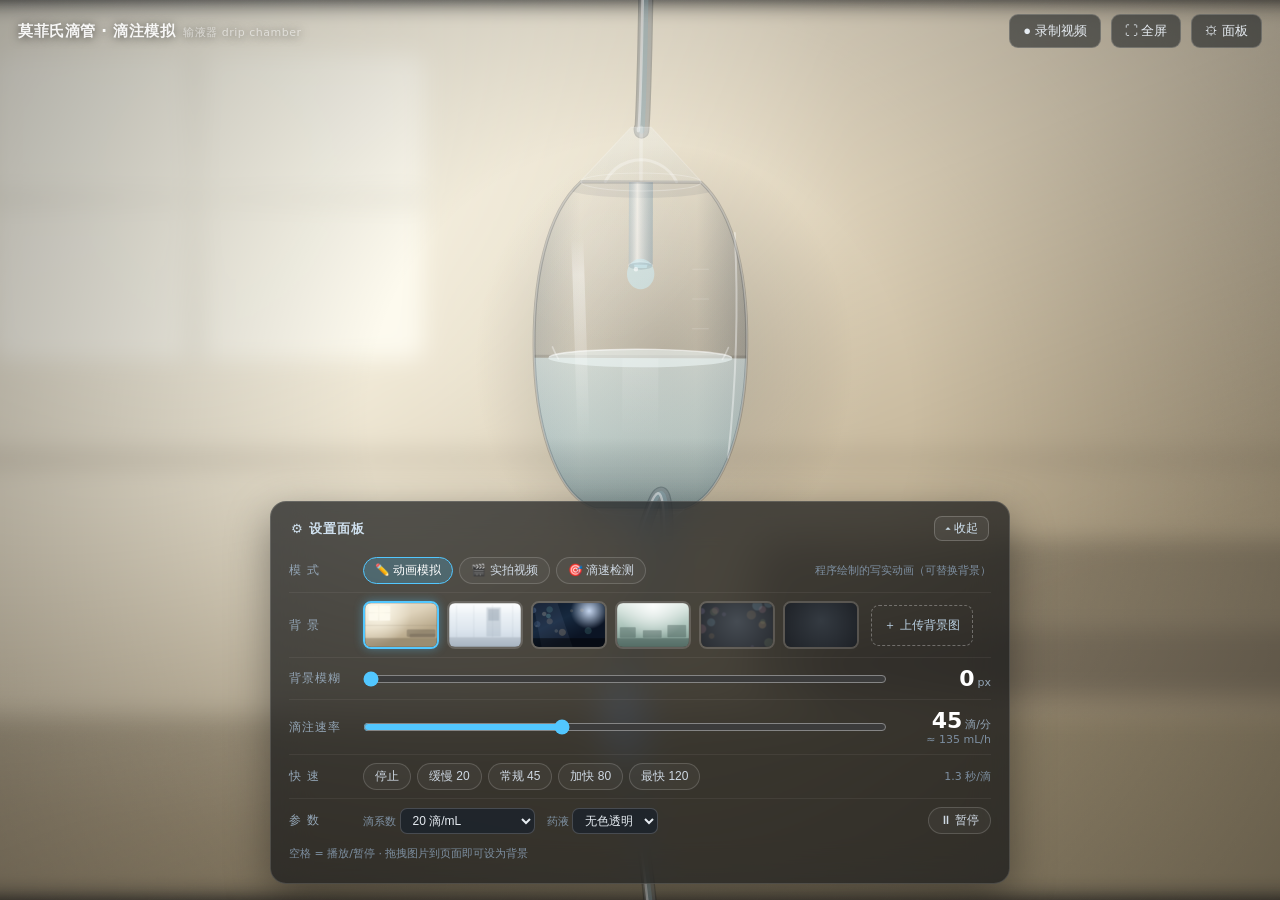
==== commit 66474c0e: "检测算法鲁棒性修复：自适应不应期防一滴两计、横带自动对位避开溅射区、实拍模式原生滴速校准 Co-Authored-By: Claude Code <noreply@anthropic.com>" ====
--- a/index.html
+++ b/index.html
@@ -174,7 +174,7 @@
 <div id="hint"><div class="card">
   <b>🎯 滴速检测 · 三步上手</b>
   <p>① 点底部「🖥 测试源」切换为「📷 摄像头」，允许权限后对准滴管</p>
-  <p>② 拖动蓝色横带（右下角圆点缩放）：放在<b>滴嘴与液面之间</b>的落液柱上，横带越窄越准，避开液面</p>
+  <p>② 拖动蓝色横带（右下角圆点缩放）：放在<b>滴嘴与液面之间</b>的落液柱中段，<b>离液面越远越好</b>——碰到液面会把水的弹跳误计成滴数</p>
   <p>③ 液滴穿过横带时闪绿环，左上角实时显示滴/分</p>
   <button id="hintOk">知道了，开始</button>
 </div></div>
@@ -196,6 +196,7 @@
       <button class="chip active" data-vid="videos/iv-drip-closeup-46366.mp4" data-native="45">滴壶特写 ①</button>
       <button class="chip" data-vid="videos/iv-fluid-dripping-38500.mp4" data-native="40">输液滴流 ②</button>
       <label class="upload-btn" style="padding:4px 11px">＋ 上传视频<input type="file" id="vidInput" accept="video/*" hidden></label>
+      <button class="chip" id="calBtn">🎯 校准原生滴速</button>
     </div>
     <div class="grow"></div>
     <label class="hint">视频原始滴速 <input type="number" id="nativeRate" value="45" min="1" max="300" style="width:60px"> 滴/分</label>
@@ -222,8 +223,8 @@
   </div>
   <div class="row" id="detRow2" style="display:none">
     <div class="label">操作说明</div>
-    <span class="hint">把蓝色虚线框拉成一条「窄横带」，放在滴嘴与液面之间——液滴每次穿过带子产生一个脉冲，即为可靠的一滴（框越窄越准，避开液面防溅射干扰）。
-      测试源模式下动画滴速精确已知，可用于验证检测精度；摄像头模式在手机 App / HTTPS 环境下可用。</span>
+    <span class="hint">横带放在滴嘴与液面之间的落液柱中段，离液面越远越好（水面弹跳会被误计成滴数）。
+      电脑上验证精度：用「测试源 + 动画」，滴速精确已知；用实拍视频请先点「校准原生滴速」。摄像头模式需 App / HTTPS 环境。</span>
   </div>
   <div class="row anim-only" id="bgRow">
     <div class="label">背 景</div>
@@ -562,7 +563,7 @@
   $('detCard').style.display = m === 'detect' ? 'block' : 'none';
   $('modeHint').textContent = {
     anim: '程序绘制的写实动画（可替换背景）',
-    video: '实拍素材 · Mixkit 免费授权 · 速率通过播放速度调节',
+    video: '实拍素材 · 速率=播放倍速（先「校准原生滴速」再设目标）',
     detect: '图像检测滴速 · 拖动蓝色虚线框对准滴管',
   }[m];
   if (m === 'video') { if (!vid.src) setVideoSrc(VID_DEFAULT); applyVideoRate(); }
@@ -653,7 +654,7 @@
   const n = 3 + (Math.random() * 3 | 0);
   for (let i = 0; i < n; i++)
     splashes.push({ x: L.cx + rand(-3, 3), y: sy - 2, vx: rand(-1, 1) * L.S * 0.16,
-      vy: -rand(0.30, 0.75) * L.S * 0.55, r: rand(1, 2.6), t: 0, dur: rand(0.3, 0.55) });
+      vy: -rand(0.30, 0.55) * L.S * 0.55, r: rand(1, 2.6), t: 0, dur: rand(0.3, 0.55) });
   const bn = 1 + (Math.random() * 2 | 0);
   for (let i = 0; i < bn; i++)
     bubbles.push({ x: L.cx + rand(-6, 6), y: sy + rand(4, 16), r: rand(1, 2.2), wob: rand(6.28), sp: rand(10, 20) });
@@ -1077,10 +1078,10 @@
 }
 
 function resetDefaultRoi() {   // 按当前画面几何把横带放回「滴嘴与液面之间」
-  if (state.detSource === 'camera') det.roi = { x: 0.46, y: 0.40, w: 0.08, h: 0.05 };
+  if (state.detSource === 'camera') det.roi = { x: 0.46, y: 0.38, w: 0.08, h: 0.035 };
   else {
-    const y1 = clamp((L.stubBot + L.chH * 0.05) / H, 0.02, 0.9);
-    const y2 = clamp((L.surfaceY - L.chH * 0.04) / H, 0.03, 0.95);
+    const y1 = clamp((L.stubBot + L.dropR * 2.6) / H, 0.02, 0.9);     // 避开滴嘴颈缩下垂的液滴
+    const y2 = clamp((L.surfaceY - L.dropR * 1.2) / H, 0.03, 0.95);   // 避开液面弹跳与溅射水花
     det.roi = { x: L.cx / W - 0.04, y: y1, w: 0.08, h: Math.max(0.02, y2 - y1) };
   }
   det.needReset = true;
@@ -1173,7 +1174,10 @@
   // 重新武装：需连续 3 帧低于武装线（防事件内子峰重复计数）
   if (ratio < armedLine) { det._dwell++; if (det._dwell >= 3) det.armed = true; }
   else det._dwell = 0;
-  if (det.armed && ratio > thr && t - det.lastEvent > 0.13) {
+  // 自适应不应期：随稳定节律拉长，抑制液面弹跳/液滴拖尾造成的“一滴两计”
+  if (det.medIv && t - det.lastEvent > Math.max(6 * det.medIv, 5)) det.medIv = 0;  // 长时间无事件→速率已变，收缩不应期
+  const refractory = clamp(0.55 * (det.medIv || 0), 0.13, 1.2);
+  if (det.armed && ratio > thr && t - det.lastEvent > refractory) {
     det.armed = false;
     det.lastEvent = t; det.count++;
     det.events.push(t); det.flash = t;
@@ -1188,6 +1192,12 @@
     det.rate = 60 / det.medIv;
   }
   if (t - det.lastEvent > 10) { det.status = '未检测到液滴'; det.rate = 0; }
+  // 信号持续偏高：横带大概率压在液面/波动区上，给出可操作提示
+  if (ratio > thr) det._hiT = (det._hiT || 0) + (t - (det._lt === undefined ? t : det._lt));
+  else det._hiT = 0;
+  det._lt = t;
+  if (det._hiT > 3) det.status = '信号持续偏高：请上移横带避开液面';
+  else if (det._hiT === 0 && det.status.indexOf('信号持续') === 0) det.status = '检测到液滴';
 }
 let detLastUi = 0;
 function detUpdateUi() {
@@ -1550,6 +1560,55 @@
 });
 $('vidInput').addEventListener('change', e => { const f = e.target.files[0]; if (f) loadFile(f); e.target.value = ''; });
 
+// 原生滴速校准：回到 1x 播放，用检测器实测素材的真实滴速（25s）
+let calibrating = false;
+$('calBtn').addEventListener('click', async () => {
+  if (calibrating) return;
+  if (state.baseMode !== 'video') { showBanner('校准需在「🎬 实拍视频」源下进行：先选视频源，再点校准'); return; }
+  calibrating = true;
+  const restore = $('calBtn').textContent;
+  $('calBtn').textContent = '校准中… 约25秒';
+  const prevRate = state.rate, prevSens = state.sens;
+  state.sens = Math.max(state.sens, 7);
+  setMode('detect');                       // 底层继续播实拍视频
+  vid.playbackRate = 1; vid.play().catch(() => {});
+  det.count = 0; det.events = []; det.rate = 0; det.medIv = 0;
+  det.armed = true; det.lastEvent = -1e9; det.roiTouched = false;
+  resetDefaultRoi();
+  try { if (isFinite(vid.duration) && vid.duration > 20) vid.currentTime = 1.5; } catch (e) {}  // 跳过循环接缝
+  // 自动瞄准：扫描候选横带位置，选事件最多者（素材液柱位置各不相同）
+  const cands = [[0.30, 0.30], [0.42, 0.30], [0.56, 0.30], [0.30, 0.45], [0.46, 0.45], [0.60, 0.45]];
+  let best = null;
+  for (const [cx2, cy2] of cands) {
+    det.roi = { x: cx2, y: cy2, w: 0.10, h: 0.04 };
+    det.needReset = true;
+    det.count = 0; det.events = []; det.rate = 0; det.medIv = 0;
+    det.armed = true; det.lastEvent = -1e9;
+    $('calBtn').textContent = `瞄准中 ${Math.round(cx2 * 100)}%…`;
+    await new Promise(r => setTimeout(r, 4500));
+    if (!best || det.count > best.n) best = { roi: { ...det.roi }, n: det.count };
+  }
+  det.roi = { ...best.roi };
+  det.needReset = true;
+  det.count = 0; det.events = []; det.rate = 0; det.medIv = 0;
+  det.armed = true; det.lastEvent = -1e9;
+  $('calBtn').textContent = '测量中… 23秒';
+  await new Promise(r => setTimeout(r, 23000));
+  const measured = +det.rate.toFixed(1);
+  state.sens = prevSens;
+  state.rate = prevRate;
+  setMode('video');
+  applyVideoRate();
+  if (measured >= 0.5) {
+    state.nativeRate = measured;
+    $('nativeRate').value = measured;
+    $('calBtn').textContent = '✓ 原生 ' + measured + ' 滴/分';
+  } else {
+    $('calBtn').textContent = '⚠ 未检出液滴，调整后重试';
+  }
+  setTimeout(() => { $('calBtn').textContent = restore; calibrating = false; }, 4000);
+});
+
 $('keyOn').addEventListener('change', e => { state.keying = e.target.checked; refreshBgAvail(); });
 $('keyThresh').addEventListener('input', e => { state.keyThresh = +e.target.value; });
 $('keySoft').addEventListener('input', e => { state.keySoft = (+e.target.value) / 100; });
